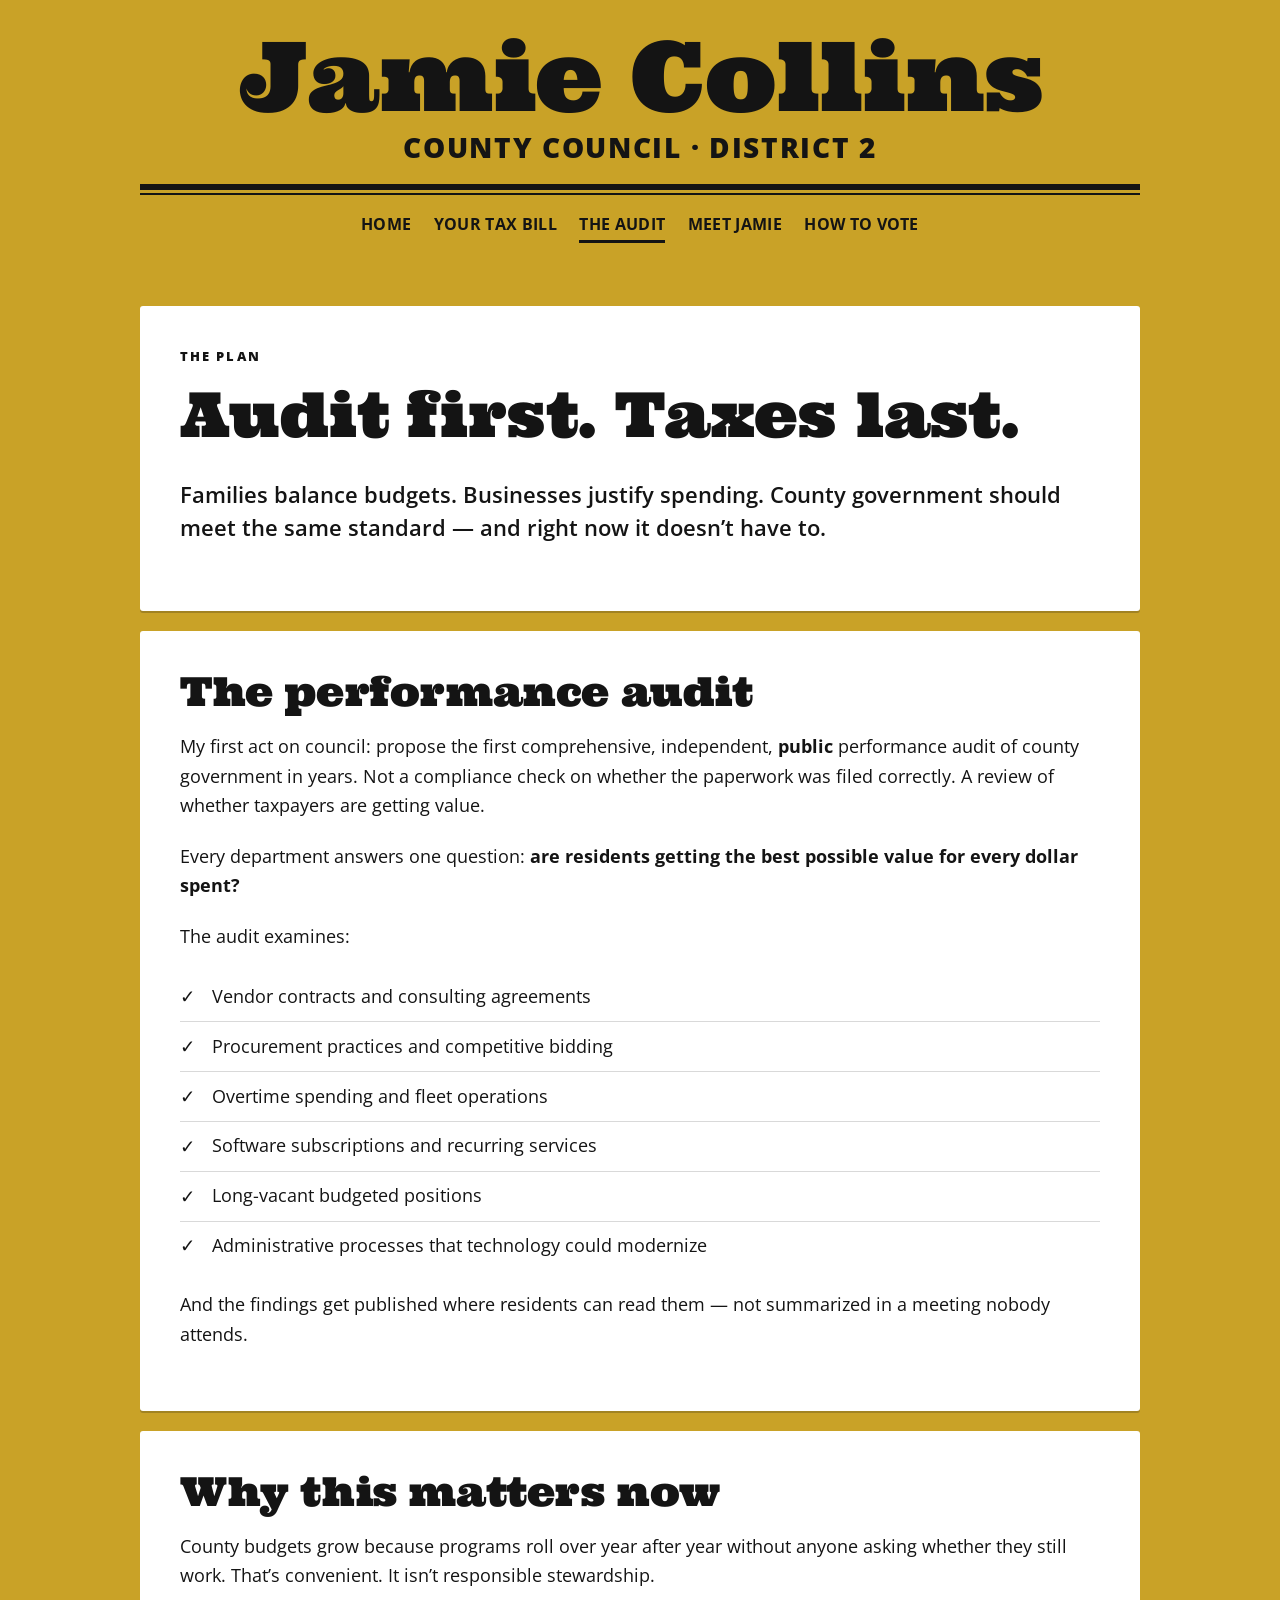
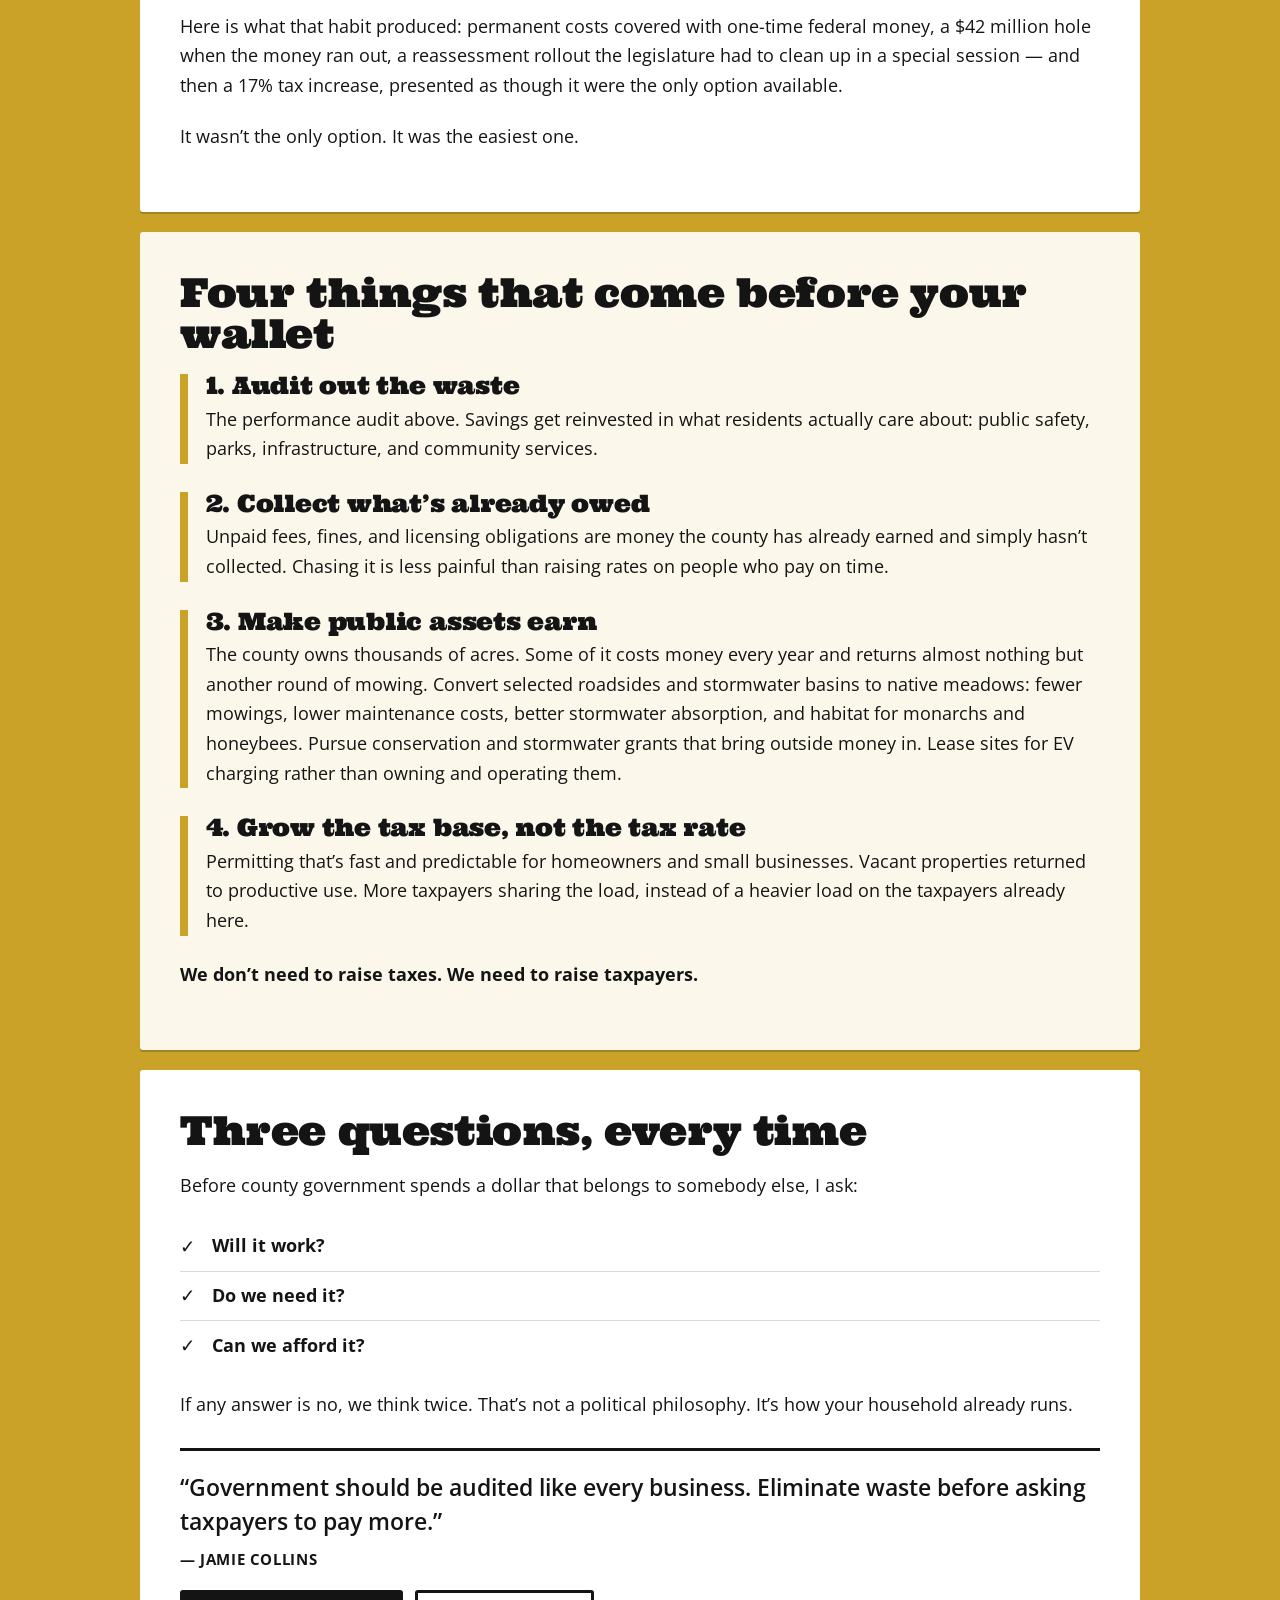
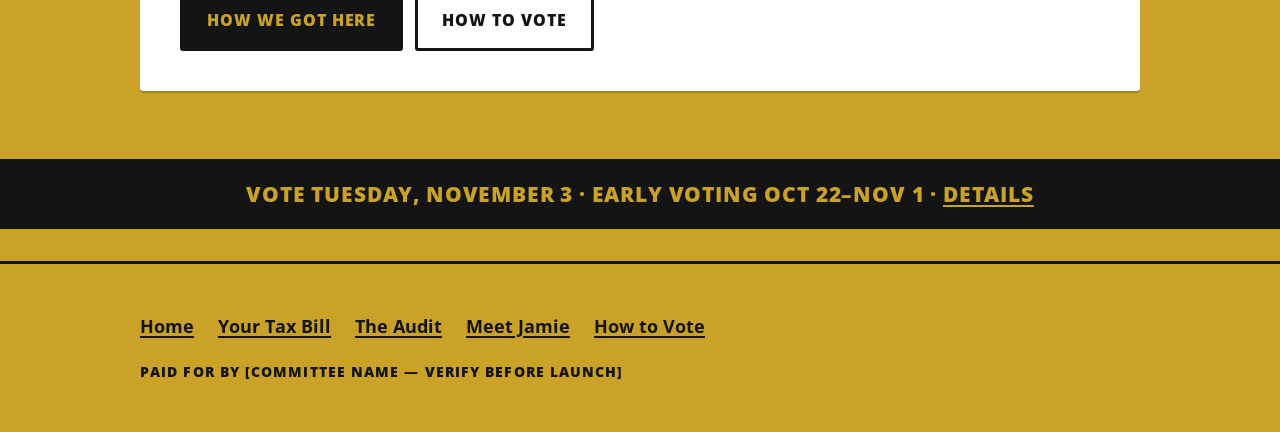
==== audit/index.html @ 19d847de "Add performance audit plan HTML page" ====
<!DOCTYPE html>
<html lang="en">
<head>
<meta charset="utf-8">
<meta name="viewport" content="width=device-width, initial-scale=1">
<title>The Performance Audit Plan | Jamie Collins, County Council District 2</title>
<meta name="description" content="Jamie Collins' plan for New Castle County: a comprehensive, independent, public performance audit of county government — plus four steps that come before any tax increase.">
<link rel="canonical" href="https://collinsforcouncil.com/audit/">

<meta property="og:type" content="article">
<meta property="og:title" content="Audit first. Taxes last.">
<meta property="og:description" content="A full public audit of county government — every department, every contract, every dollar.">
<meta property="og:url" content="https://collinsforcouncil.com/audit/">
<meta property="og:image" content="https://collinsforcouncil.com/images/social-card.jpg">
<meta name="twitter:card" content="summary_large_image">

<link rel="preconnect" href="https://fonts.googleapis.com">
<link rel="preconnect" href="https://fonts.gstatic.com" crossorigin>
<link href="https://fonts.googleapis.com/css2?family=Ultra&family=Open+Sans:wght@400;600;700;800&display=swap" rel="stylesheet">
<link rel="stylesheet" href="/style.css">
</head>
<body>
<a class="skip" href="#main">Skip to content</a>

<header class="masthead">
  <div class="wrap">
    <p class="nameplate"><a href="/">Jamie Collins</a></p>
    <p class="office">County Council &middot; District 2</p>
    <hr class="masthead-rule">
    <hr class="masthead-rule masthead-rule--thin">
    <nav class="nav" aria-label="Main">
      <ul>
        <li><a href="/">Home</a></li>
        <li><a href="/taxbill/">Your Tax Bill</a></li>
        <li><a href="/audit/" aria-current="page">The Audit</a></li>
        <li><a href="/meet-jamie/">Meet Jamie</a></li>
        <li><a href="/vote/">How to Vote</a></li>
      </ul>
    </nav>
  </div>
</header>

<main id="main">
<section class="section">
  <div class="wrap">

    <div class="panel reveal">
      <p class="eyebrow">The plan</p>
      <h1>Audit first. Taxes last.</h1>
      <p class="lede">Families balance budgets. Businesses justify spending. County government should meet the same standard &mdash; and right now it doesn&rsquo;t have to.</p>
    </div>

    <div class="panel">
      <h2>The performance audit</h2>
      <p>My first act on council: propose the first comprehensive, independent, <strong>public</strong> performance audit of county government in years. Not a compliance check on whether the paperwork was filed correctly. A review of whether taxpayers are getting value.</p>
      <p>Every department answers one question: <strong>are residents getting the best possible value for every dollar spent?</strong></p>
      <p>The audit examines:</p>
      <ul class="check">
        <li>Vendor contracts and consulting agreements</li>
        <li>Procurement practices and competitive bidding</li>
        <li>Overtime spending and fleet operations</li>
        <li>Software subscriptions and recurring services</li>
        <li>Long-vacant budgeted positions</li>
        <li>Administrative processes that technology could modernize</li>
      </ul>
      <p style="margin-top:1.25rem">And the findings get published where residents can read them &mdash; not summarized in a meeting nobody attends.</p>
    </div>

    <div class="panel">
      <h2>Why this matters now</h2>
      <p>County budgets grow because programs roll over year after year without anyone asking whether they still work. That&rsquo;s convenient. It isn&rsquo;t responsible stewardship.</p>
      <p>Here is what that habit produced: permanent costs covered with one-time federal money, a $42 million hole when the money ran out, a reassessment rollout the legislature had to clean up in a special session &mdash; and then a 17% tax increase, presented as though it were the only option available.</p>
      <p>It wasn&rsquo;t the only option. It was the easiest one.</p>
    </div>

    <div class="panel panel--cream">
      <h2>Four things that come before your wallet</h2>
      <div class="plank">
        <h3>1. Audit out the waste</h3>
        <p>The performance audit above. Savings get reinvested in what residents actually care about: public safety, parks, infrastructure, and community services.</p>
      </div>
      <div class="plank">
        <h3>2. Collect what&rsquo;s already owed</h3>
        <p>Unpaid fees, fines, and licensing obligations are money the county has already earned and simply hasn&rsquo;t collected. Chasing it is less painful than raising rates on people who pay on time.</p>
      </div>
      <div class="plank">
        <h3>3. Make public assets earn</h3>
        <p>The county owns thousands of acres. Some of it costs money every year and returns almost nothing but another round of mowing. Convert selected roadsides and stormwater basins to native meadows: fewer mowings, lower maintenance costs, better stormwater absorption, and habitat for monarchs and honeybees. Pursue conservation and stormwater grants that bring outside money in. Lease sites for EV charging rather than owning and operating them.</p>
      </div>
      <div class="plank">
        <h3>4. Grow the tax base, not the tax rate</h3>
        <p>Permitting that&rsquo;s fast and predictable for homeowners and small businesses. Vacant properties returned to productive use. More taxpayers sharing the load, instead of a heavier load on the taxpayers already here.</p>
      </div>
      <p style="margin-top:1.5rem"><strong>We don&rsquo;t need to raise taxes. We need to raise taxpayers.</strong></p>
    </div>

    <div class="panel">
      <h2>Three questions, every time</h2>
      <p>Before county government spends a dollar that belongs to somebody else, I ask:</p>
      <ul class="check">
        <li><strong>Will it work?</strong></li>
        <li><strong>Do we need it?</strong></li>
        <li><strong>Can we afford it?</strong></li>
      </ul>
      <p style="margin-top:1.25rem">If any answer is no, we think twice. That&rsquo;s not a political philosophy. It&rsquo;s how your household already runs.</p>
      <blockquote class="quote" style="margin-top:1.75rem">
        &ldquo;Government should be audited like every business. Eliminate waste before asking taxpayers to pay more.&rdquo;
        <cite>&mdash; Jamie Collins</cite>
      </blockquote>
      <div class="btn-row">
        <a class="btn" href="/taxbill/">How we got here</a>
        <a class="btn btn--ghost" href="/vote/">How to vote</a>
      </div>
    </div>

  </div>
</section>
</main>

<div class="votebar">
  <p>Vote Tuesday, November 3 &middot; Early voting Oct 22&ndash;Nov 1 &middot; <a href="/vote/">Details</a></p>
</div>

<footer class="footer">
  <div class="wrap">
    <ul>
      <li><a href="/">Home</a></li>
      <li><a href="/taxbill/">Your Tax Bill</a></li>
      <li><a href="/audit/">The Audit</a></li>
      <li><a href="/meet-jamie/">Meet Jamie</a></li>
      <li><a href="/vote/">How to Vote</a></li>
    </ul>
    <p class="disclaimer">Paid for by [COMMITTEE NAME &mdash; VERIFY BEFORE LAUNCH]</p>
  </div>
</footer>

</body>
</html>
---- style.css ----
/* ==========================================================
   COLLINS FOR COUNTY COUNCIL — DISTRICT 2
   Shared stylesheet. Edit colors/fonts in ONE place: here.
   ========================================================== */

/* ---- 1. BRAND TOKENS (change a color here, it changes everywhere) ---- */
:root{
  --gold:        #C9A227;   /* campaign gold — the flyer background */
  --gold-deep:   #A8871C;   /* darker gold for rules + hovers */
  --ink:         #141414;   /* near-black text, as on the flyer */
  --ink-soft:    #4A4436;   /* muted text */
  --paper:       #FFFFFF;   /* the white panels from the flyer */
  --cream:       #FBF7EA;   /* soft alt panel */
  --rule:        rgba(20,20,20,.16);

  --wrap: 1080px;
  --pad: clamp(1.15rem, 4vw, 2.5rem);
  --radius: 3px;            /* flyer panels are near-square */
}

/* ---- 2. RESET / BASE ---- */
*,*::before,*::after{ box-sizing:border-box; }
html{ -webkit-text-size-adjust:100%; scroll-behavior:smooth; }
@media (prefers-reduced-motion:reduce){
  html{ scroll-behavior:auto; }
  *{ animation:none !important; transition:none !important; }
}
body{
  margin:0;
  background:var(--gold);
  color:var(--ink);
  font-family:"Open Sans", system-ui, -apple-system, Segoe UI, Helvetica, Arial, sans-serif;
  font-size:1.125rem;         /* 18px floor — median reader is 63 */
  line-height:1.65;
  -webkit-font-smoothing:antialiased;
}
img{ max-width:100%; height:auto; display:block; }
a{ color:var(--ink); text-underline-offset:3px; text-decoration-thickness:2px; }
a:focus-visible, button:focus-visible{
  outline:3px solid var(--ink); outline-offset:3px;
}
.skip{
  position:absolute; left:-9999px; top:0; background:var(--ink); color:var(--gold);
  padding:.75rem 1rem; z-index:99;
}
.skip:focus{ left:0; }

/* ---- 3. TYPE SCALE ---- */
h1,h2,h3,.nameplate,.stat-num{
  font-family:"Ultra", Georgia, "Times New Roman", serif;
  font-weight:400; line-height:1.03; letter-spacing:-.01em;
  margin:0 0 .5em;
}
h1{ font-size:clamp(2.1rem, 6.4vw, 3.9rem); }
h2{ font-size:clamp(1.65rem, 4.2vw, 2.5rem); }
h3{ font-size:clamp(1.2rem, 2.6vw, 1.5rem); }
p{ margin:0 0 1.15em; }
.lede{ font-size:clamp(1.2rem,2.4vw,1.4rem); font-weight:600; line-height:1.5; }
.eyebrow{
  font-weight:800; font-size:.82rem; letter-spacing:.16em; text-transform:uppercase;
  margin:0 0 .9rem; color:var(--ink);
}
.small{ font-size:.95rem; line-height:1.55; }

/* ---- 4. LAYOUT ---- */
.wrap{ max-width:var(--wrap); margin-inline:auto; padding-inline:var(--pad); }
.section{ padding-block:clamp(2.5rem,6vw,4.25rem); }
.section--tight{ padding-block:clamp(1.75rem,4vw,2.5rem); }

/* white panel = the flyer's content box */
.panel{
  background:var(--paper);
  border-radius:var(--radius);
  padding:clamp(1.35rem,3.5vw,2.5rem);
  box-shadow:0 2px 0 rgba(20,20,20,.22);
}
.panel + .panel{ margin-top:1.25rem; }
.panel--cream{ background:var(--cream); }

.grid{ display:grid; gap:1.25rem; }
@media (min-width:760px){
  .grid--2{ grid-template-columns:1fr 1fr; }
  .grid--3{ grid-template-columns:repeat(3,1fr); }
}

/* ---- 5. MASTHEAD / NAV ---- */
.masthead{ padding-top:clamp(1.1rem,3vw,2rem); text-align:center; }
.nameplate{
  font-size:clamp(2.6rem, 10.5vw, 6rem);
  line-height:.92; margin:0;
}
.nameplate a{ text-decoration:none; color:var(--ink); }
.office{
  font-weight:800; letter-spacing:.06em; text-transform:uppercase;
  font-size:clamp(1rem, 3.4vw, 1.75rem); margin:.25rem 0 0;
}
.masthead-rule{
  height:6px; background:var(--ink); margin:.85rem 0 0; border:0;
}
.masthead-rule--thin{ height:2px; margin-top:3px; }

.nav{ margin:0; padding:.85rem 0 0; }
.nav ul{
  list-style:none; margin:0; padding:0;
  display:flex; flex-wrap:wrap; justify-content:center; gap:.35rem 1.4rem;
}
.nav a{
  font-weight:700; font-size:1rem; letter-spacing:.02em;
  text-transform:uppercase; text-decoration:none; padding:.35rem 0;
  border-bottom:3px solid transparent;
}
.nav a:hover{ border-bottom-color:var(--ink); }
.nav a[aria-current="page"]{ border-bottom-color:var(--ink); }

/* ---- 6. BUTTONS ---- */
.btn{
  display:inline-block; background:var(--ink); color:var(--gold);
  font-weight:800; text-transform:uppercase; letter-spacing:.06em;
  font-size:1rem; padding:.9rem 1.5rem; border-radius:var(--radius);
  text-decoration:none; border:3px solid var(--ink);
}
.btn:hover{ background:transparent; color:var(--ink); }
.btn--ghost{ background:transparent; color:var(--ink); }
.btn--ghost:hover{ background:var(--ink); color:var(--gold); }
.btn-row{ display:flex; flex-wrap:wrap; gap:.75rem; margin-top:1.25rem; }

/* ---- 7. SIGNATURE ELEMENT: THE LEDGER ----
   The campaign is "watch the books," so the numbers are set
   like entries in an account book: ruled lines, tabular figures. */
.ledger{
  background:var(--paper); border-radius:var(--radius);
  box-shadow:0 2px 0 rgba(20,20,20,.22);
  padding:clamp(1.1rem,3vw,1.75rem);
}
.ledger-head{
  display:flex; justify-content:space-between; align-items:baseline;
  gap:1rem; border-bottom:3px solid var(--ink); padding-bottom:.6rem; margin-bottom:.25rem;
}
.ledger-head span{ font-weight:800; text-transform:uppercase; letter-spacing:.12em; font-size:.78rem; }
.ledger-row{
  display:grid; grid-template-columns:auto 1fr; gap:.5rem 1.25rem;
  align-items:baseline; padding:.85rem 0; border-bottom:1px solid var(--rule);
}
.ledger-row:last-child{ border-bottom:0; }
.ledger-num{
  font-family:"Ultra", Georgia, serif; font-size:clamp(1.7rem,5.5vw,2.6rem);
  line-height:1; font-variant-numeric:tabular-nums; white-space:nowrap;
}
.ledger-note{ font-size:1.02rem; line-height:1.45; }
.ledger-note strong{ font-weight:800; }
.ledger-foot{
  margin:1rem 0 0; padding-top:.85rem; border-top:3px solid var(--ink);
  font-weight:800; font-size:1.05rem;
}

/* stat card (used in grids) */
.stat{ text-align:left; }
.stat-num{ font-size:clamp(2.4rem,7vw,3.4rem); margin:0 0 .2rem; font-variant-numeric:tabular-nums; }
.stat-label{ font-weight:600; font-size:1rem; line-height:1.45; margin:0; }

/* ---- 8. PLANK LIST ---- */
.plank{ border-left:8px solid var(--gold); padding-left:1.1rem; }
.plank + .plank{ margin-top:1.75rem; }
.plank h3{ margin-bottom:.35rem; }
.check{ list-style:none; margin:0; padding:0; }
.check li{ padding:.6rem 0 .6rem 2rem; position:relative; border-bottom:1px solid var(--rule); }
.check li:last-child{ border-bottom:0; }
.check li::before{
  content:"✓"; position:absolute; left:0; top:.55rem;
  font-weight:800; font-size:1.15rem; color:var(--ink);
}

/* ---- 9. PULL QUOTE ---- */
.quote{
  margin:0; padding:1.25rem 0 0; border-top:3px solid var(--ink);
  font-size:clamp(1.15rem,2.6vw,1.45rem); font-weight:600; line-height:1.45;
}
.quote cite{ display:block; font-size:.95rem; font-weight:700; font-style:normal; margin-top:.6rem; letter-spacing:.04em; text-transform:uppercase; }

/* ---- 10. VOTE BAR ---- */
.votebar{
  background:var(--ink); color:var(--gold); text-align:center;
  padding:1.1rem var(--pad);
}
.votebar p{ margin:0; font-weight:800; letter-spacing:.04em; font-size:clamp(1rem,2.6vw,1.3rem); text-transform:uppercase; }
.votebar a{ color:var(--gold); }

/* ---- 11. FORM (Google Form embed fallback) ---- */
.formbox iframe{ width:100%; border:0; min-height:820px; }

/* ---- 12. FOOTER ---- */
.footer{ padding-block:clamp(2rem,5vw,3rem); border-top:3px solid var(--ink); margin-top:2rem; }
.footer ul{ list-style:none; margin:0 0 1.25rem; padding:0; display:flex; flex-wrap:wrap; gap:.5rem 1.5rem; }
.footer a{ font-weight:700; }
.disclaimer{
  font-weight:800; text-transform:uppercase; letter-spacing:.08em;
  font-size:.85rem; margin:0;
}

/* ---- 13. QUIET ENTRANCE (respects reduced motion) ---- */
@media (prefers-reduced-motion:no-preference){
  .reveal{ opacity:0; transform:translateY(14px); animation:rise .5s ease-out forwards; }
  .reveal:nth-child(2){ animation-delay:.08s; }
  .reveal:nth-child(3){ animation-delay:.16s; }
  @keyframes rise{ to{ opacity:1; transform:none; } }
}
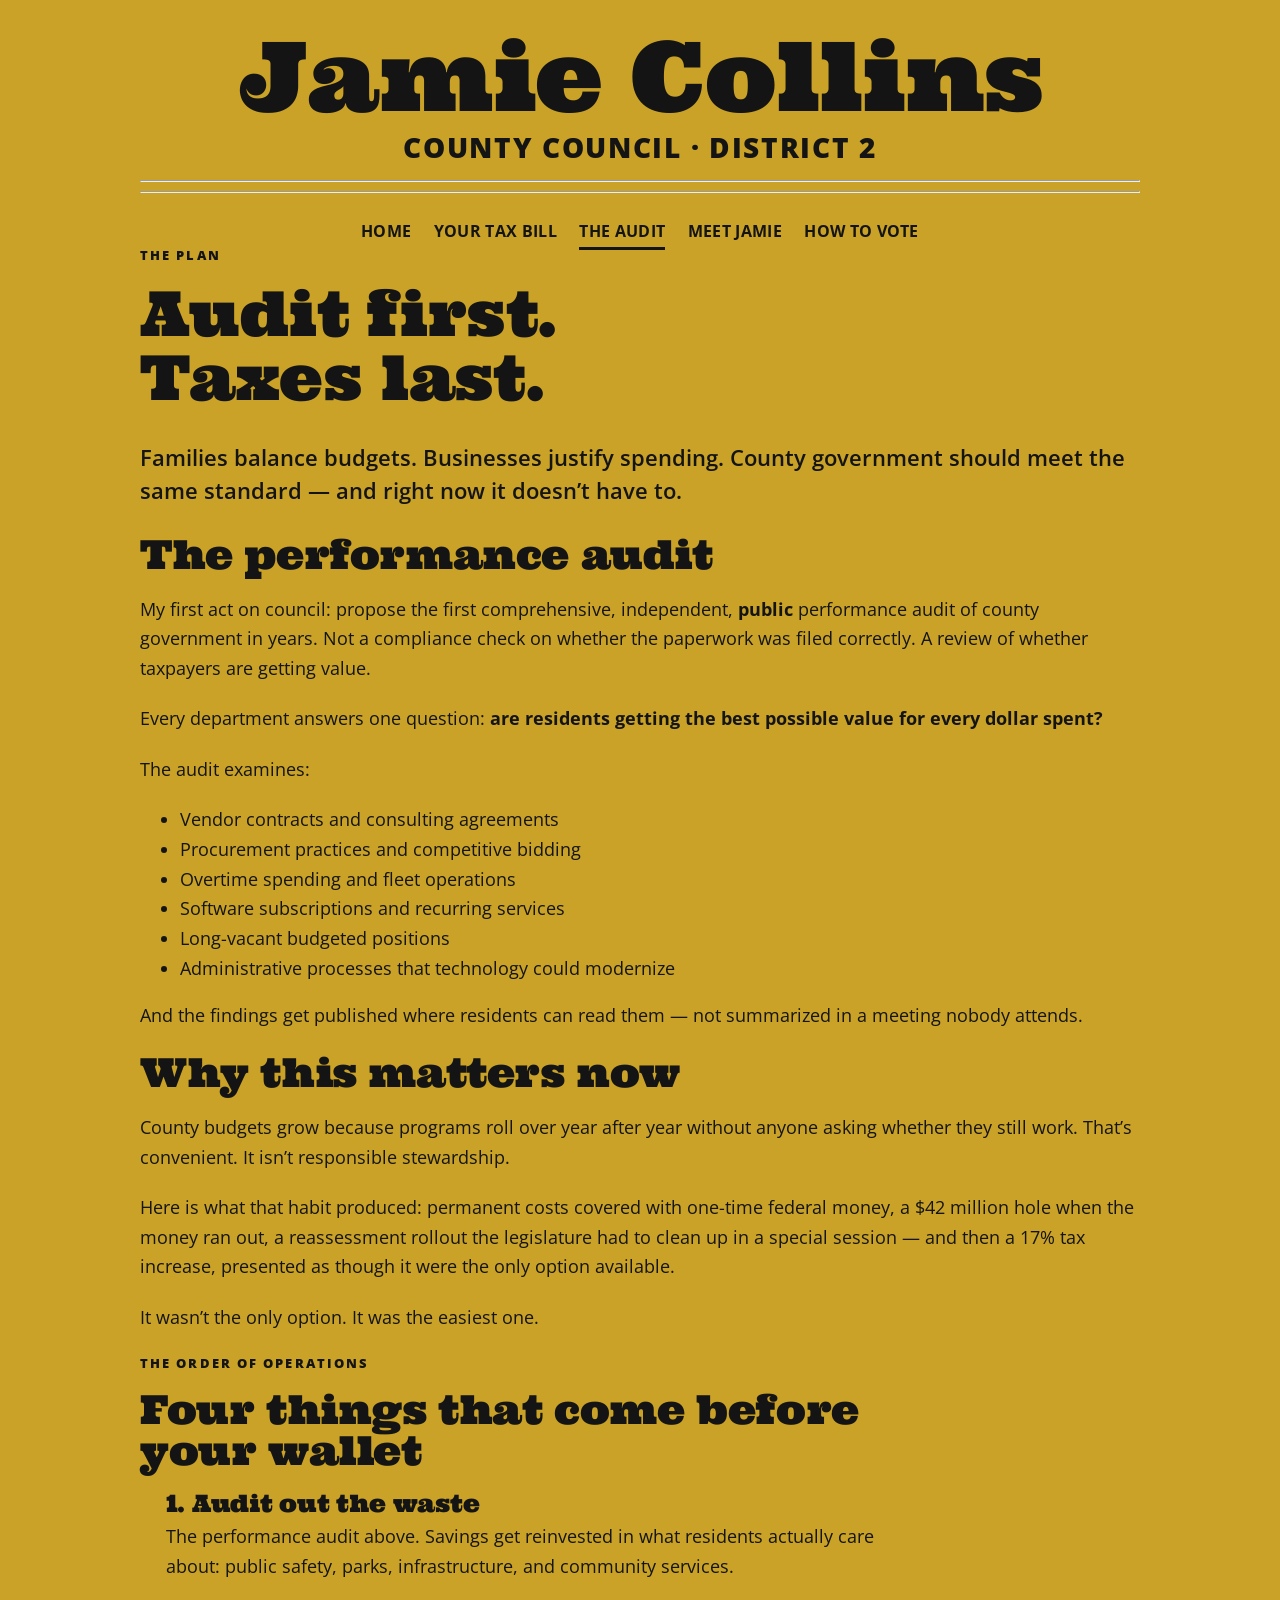
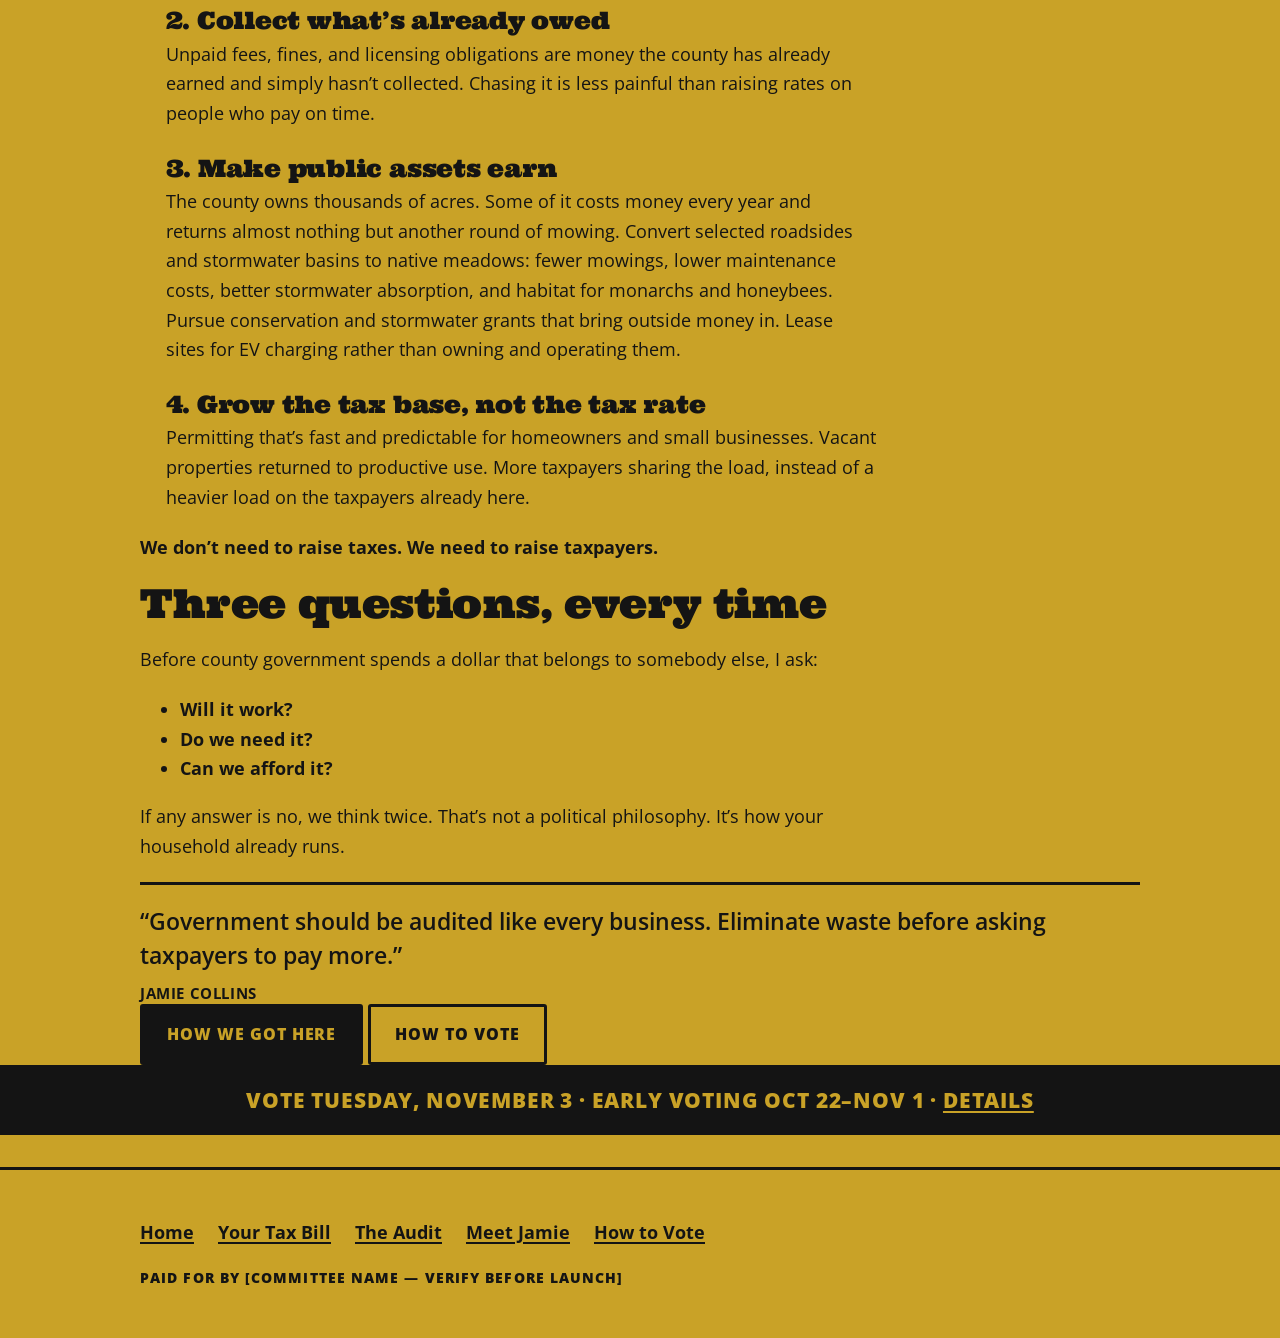
==== commit 9c37b7b5: "Update audit page with new content and styles" ====
--- a/audit/index.html
+++ b/audit/index.html
@@ -11,23 +11,24 @@
 <meta property="og:title" content="Audit first. Taxes last.">
 <meta property="og:description" content="A full public audit of county government — every department, every contract, every dollar.">
 <meta property="og:url" content="https://collinsforcouncil.com/audit/">
-<meta property="og:image" content="https://collinsforcouncil.com/images/social-card.jpg">
+<meta property="og:image" content="https://collinsforcouncil.com/images/jamie.jpg">
 <meta name="twitter:card" content="summary_large_image">
+<meta name="theme-color" content="#C9A227">
 
 <link rel="preconnect" href="https://fonts.googleapis.com">
 <link rel="preconnect" href="https://fonts.gstatic.com" crossorigin>
-<link href="https://fonts.googleapis.com/css2?family=Ultra&family=Open+Sans:wght@400;600;700;800&display=swap" rel="stylesheet">
+<link href="https://fonts.googleapis.com/css2?family=Ultra&family=Zilla+Slab:wght@500;600;700&family=Open+Sans:wght@400;600;700&display=swap" rel="stylesheet">
 <link rel="stylesheet" href="/style.css">
 </head>
 <body>
+<div class="progress" aria-hidden="true"></div>
 <a class="skip" href="#main">Skip to content</a>
 
 <header class="masthead">
   <div class="wrap">
     <p class="nameplate"><a href="/">Jamie Collins</a></p>
     <p class="office">County Council &middot; District 2</p>
-    <hr class="masthead-rule">
-    <hr class="masthead-rule masthead-rule--thin">
+    <div class="rules"><hr><hr></div>
     <nav class="nav" aria-label="Main">
       <ul>
         <li><a href="/">Home</a></li>
@@ -41,21 +42,26 @@
 </header>
 
 <main id="main">
-<section class="section">
+
+<section class="band">
   <div class="wrap">
-
-    <div class="panel reveal">
+    <div class="open rise">
       <p class="eyebrow">The plan</p>
-      <h1>Audit first. Taxes last.</h1>
+      <h1>Audit first.<br>Taxes last.</h1>
       <p class="lede">Families balance budgets. Businesses justify spending. County government should meet the same standard &mdash; and right now it doesn&rsquo;t have to.</p>
     </div>
+  </div>
+</section>
 
-    <div class="panel">
+<section class="band band--tight">
+  <div class="wrap">
+    <article class="sheet article">
+
       <h2>The performance audit</h2>
       <p>My first act on council: propose the first comprehensive, independent, <strong>public</strong> performance audit of county government in years. Not a compliance check on whether the paperwork was filed correctly. A review of whether taxpayers are getting value.</p>
       <p>Every department answers one question: <strong>are residents getting the best possible value for every dollar spent?</strong></p>
       <p>The audit examines:</p>
-      <ul class="check">
+      <ul class="marks">
         <li>Vendor contracts and consulting agreements</li>
         <li>Procurement practices and competitive bidding</li>
         <li>Overtime spending and fleet operations</li>
@@ -63,58 +69,79 @@
         <li>Long-vacant budgeted positions</li>
         <li>Administrative processes that technology could modernize</li>
       </ul>
-      <p style="margin-top:1.25rem">And the findings get published where residents can read them &mdash; not summarized in a meeting nobody attends.</p>
-    </div>
+      <p>And the findings get published where residents can read them &mdash; not summarized in a meeting nobody attends.</p>
 
-    <div class="panel">
       <h2>Why this matters now</h2>
       <p>County budgets grow because programs roll over year after year without anyone asking whether they still work. That&rsquo;s convenient. It isn&rsquo;t responsible stewardship.</p>
       <p>Here is what that habit produced: permanent costs covered with one-time federal money, a $42 million hole when the money ran out, a reassessment rollout the legislature had to clean up in a special session &mdash; and then a 17% tax increase, presented as though it were the only option available.</p>
       <p>It wasn&rsquo;t the only option. It was the easiest one.</p>
-    </div>
 
-    <div class="panel panel--cream">
-      <h2>Four things that come before your wallet</h2>
+    </article>
+  </div>
+</section>
+
+<!-- The four steps get their own surface — this is the argument's spine -->
+<section class="band band--tight band--defer">
+  <div class="wrap">
+    <div class="card card--alt" style="max-width:46rem">
+      <p class="eyebrow">The order of operations</p>
+      <h2 style="margin-top:0">Four things that come before your wallet</h2>
+
       <div class="plank">
         <h3>1. Audit out the waste</h3>
         <p>The performance audit above. Savings get reinvested in what residents actually care about: public safety, parks, infrastructure, and community services.</p>
       </div>
+
       <div class="plank">
         <h3>2. Collect what&rsquo;s already owed</h3>
         <p>Unpaid fees, fines, and licensing obligations are money the county has already earned and simply hasn&rsquo;t collected. Chasing it is less painful than raising rates on people who pay on time.</p>
       </div>
+
       <div class="plank">
         <h3>3. Make public assets earn</h3>
         <p>The county owns thousands of acres. Some of it costs money every year and returns almost nothing but another round of mowing. Convert selected roadsides and stormwater basins to native meadows: fewer mowings, lower maintenance costs, better stormwater absorption, and habitat for monarchs and honeybees. Pursue conservation and stormwater grants that bring outside money in. Lease sites for EV charging rather than owning and operating them.</p>
       </div>
+
       <div class="plank">
         <h3>4. Grow the tax base, not the tax rate</h3>
         <p>Permitting that&rsquo;s fast and predictable for homeowners and small businesses. Vacant properties returned to productive use. More taxpayers sharing the load, instead of a heavier load on the taxpayers already here.</p>
       </div>
-      <p style="margin-top:1.5rem"><strong>We don&rsquo;t need to raise taxes. We need to raise taxpayers.</strong></p>
+
+      <p style="margin-top:var(--sp-m)"><strong>We don&rsquo;t need to raise taxes. We need to raise taxpayers.</strong></p>
     </div>
+  </div>
+</section>
 
-    <div class="panel">
-      <h2>Three questions, every time</h2>
+<section class="band band--tight band--defer">
+  <div class="wrap">
+    <div class="sheet" style="max-width:46rem">
+      <h2 style="margin-top:0">Three questions, every time</h2>
       <p>Before county government spends a dollar that belongs to somebody else, I ask:</p>
-      <ul class="check">
+      <ul class="marks">
         <li><strong>Will it work?</strong></li>
         <li><strong>Do we need it?</strong></li>
         <li><strong>Can we afford it?</strong></li>
       </ul>
-      <p style="margin-top:1.25rem">If any answer is no, we think twice. That&rsquo;s not a political philosophy. It&rsquo;s how your household already runs.</p>
-      <blockquote class="quote" style="margin-top:1.75rem">
+      <p>If any answer is no, we think twice. That&rsquo;s not a political philosophy. It&rsquo;s how your household already runs.</p>
+    </div>
+  </div>
+</section>
+
+<section class="band band--defer">
+  <div class="wrap">
+    <div class="open">
+      <blockquote class="quote">
         &ldquo;Government should be audited like every business. Eliminate waste before asking taxpayers to pay more.&rdquo;
-        <cite>&mdash; Jamie Collins</cite>
+        <cite>Jamie Collins</cite>
       </blockquote>
-      <div class="btn-row">
+      <div class="btns">
         <a class="btn" href="/taxbill/">How we got here</a>
         <a class="btn btn--ghost" href="/vote/">How to vote</a>
       </div>
     </div>
-
   </div>
 </section>
+
 </main>
 
 <div class="votebar">
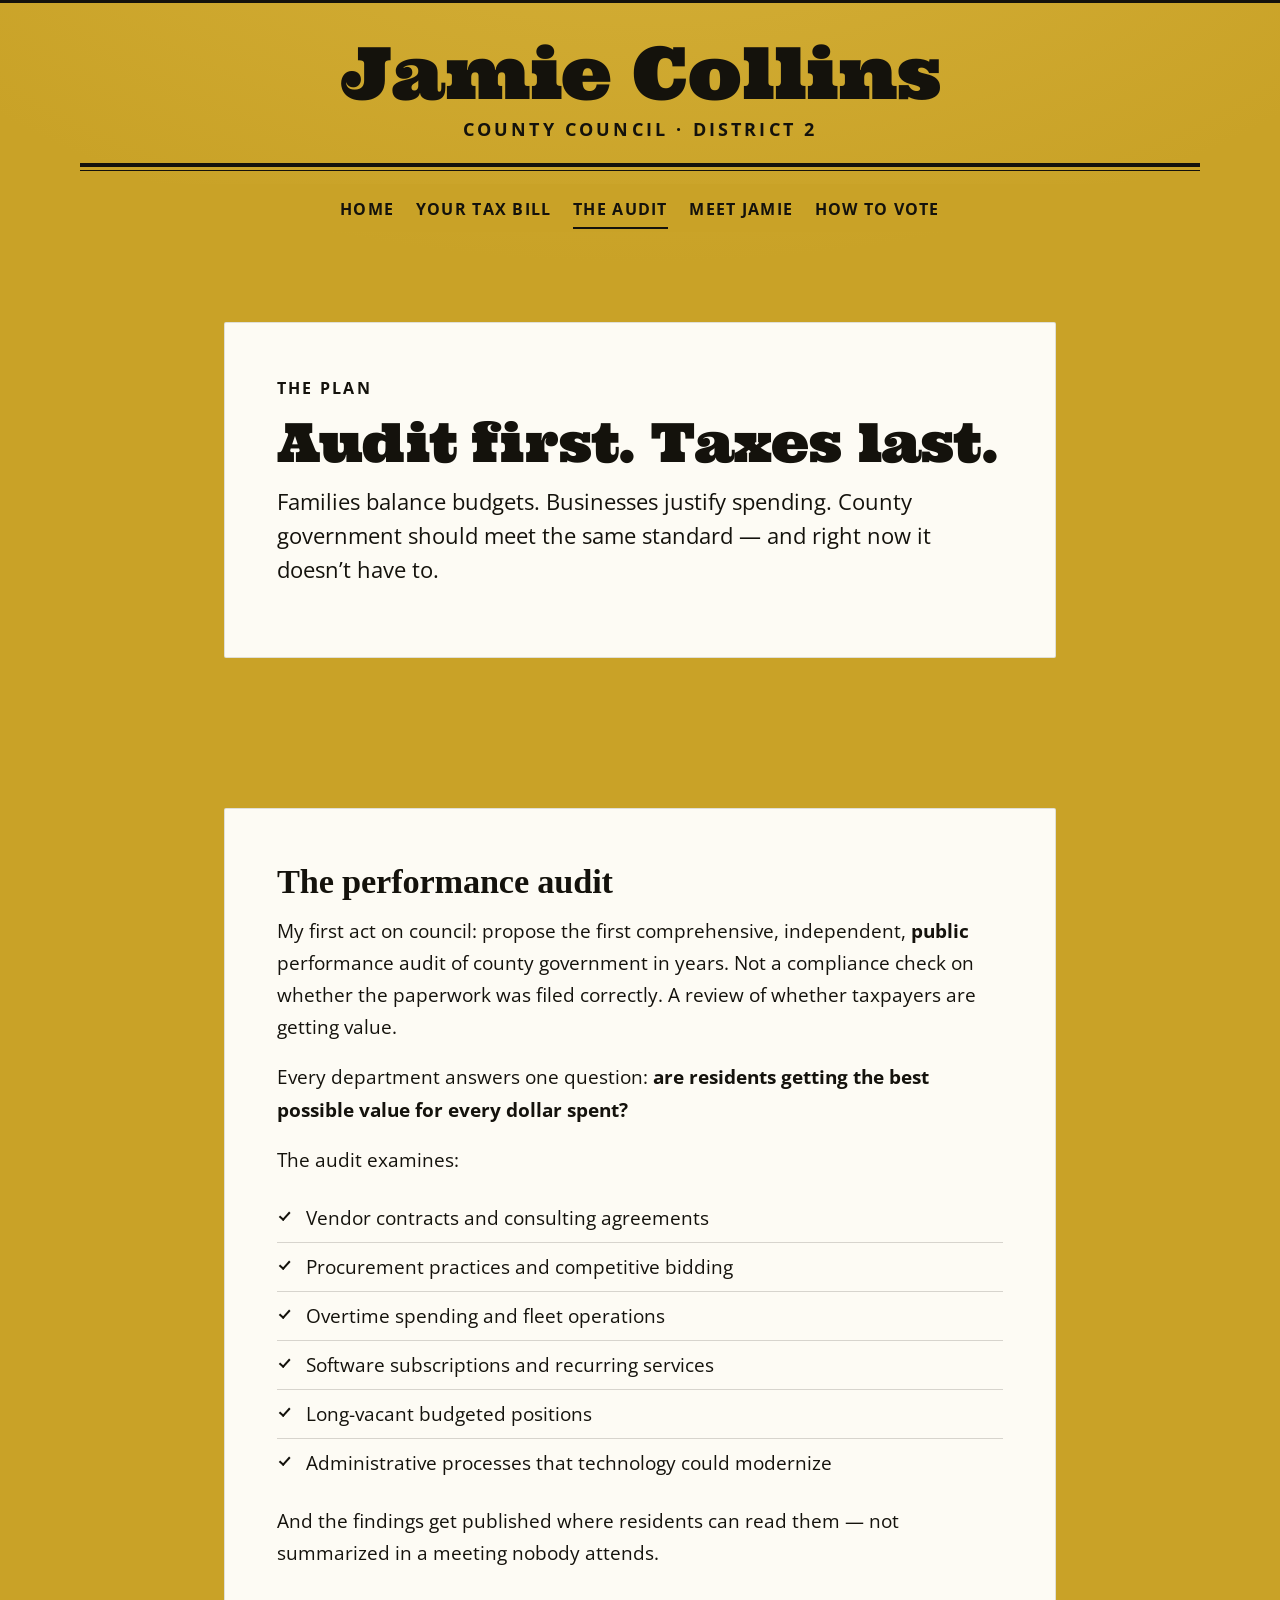
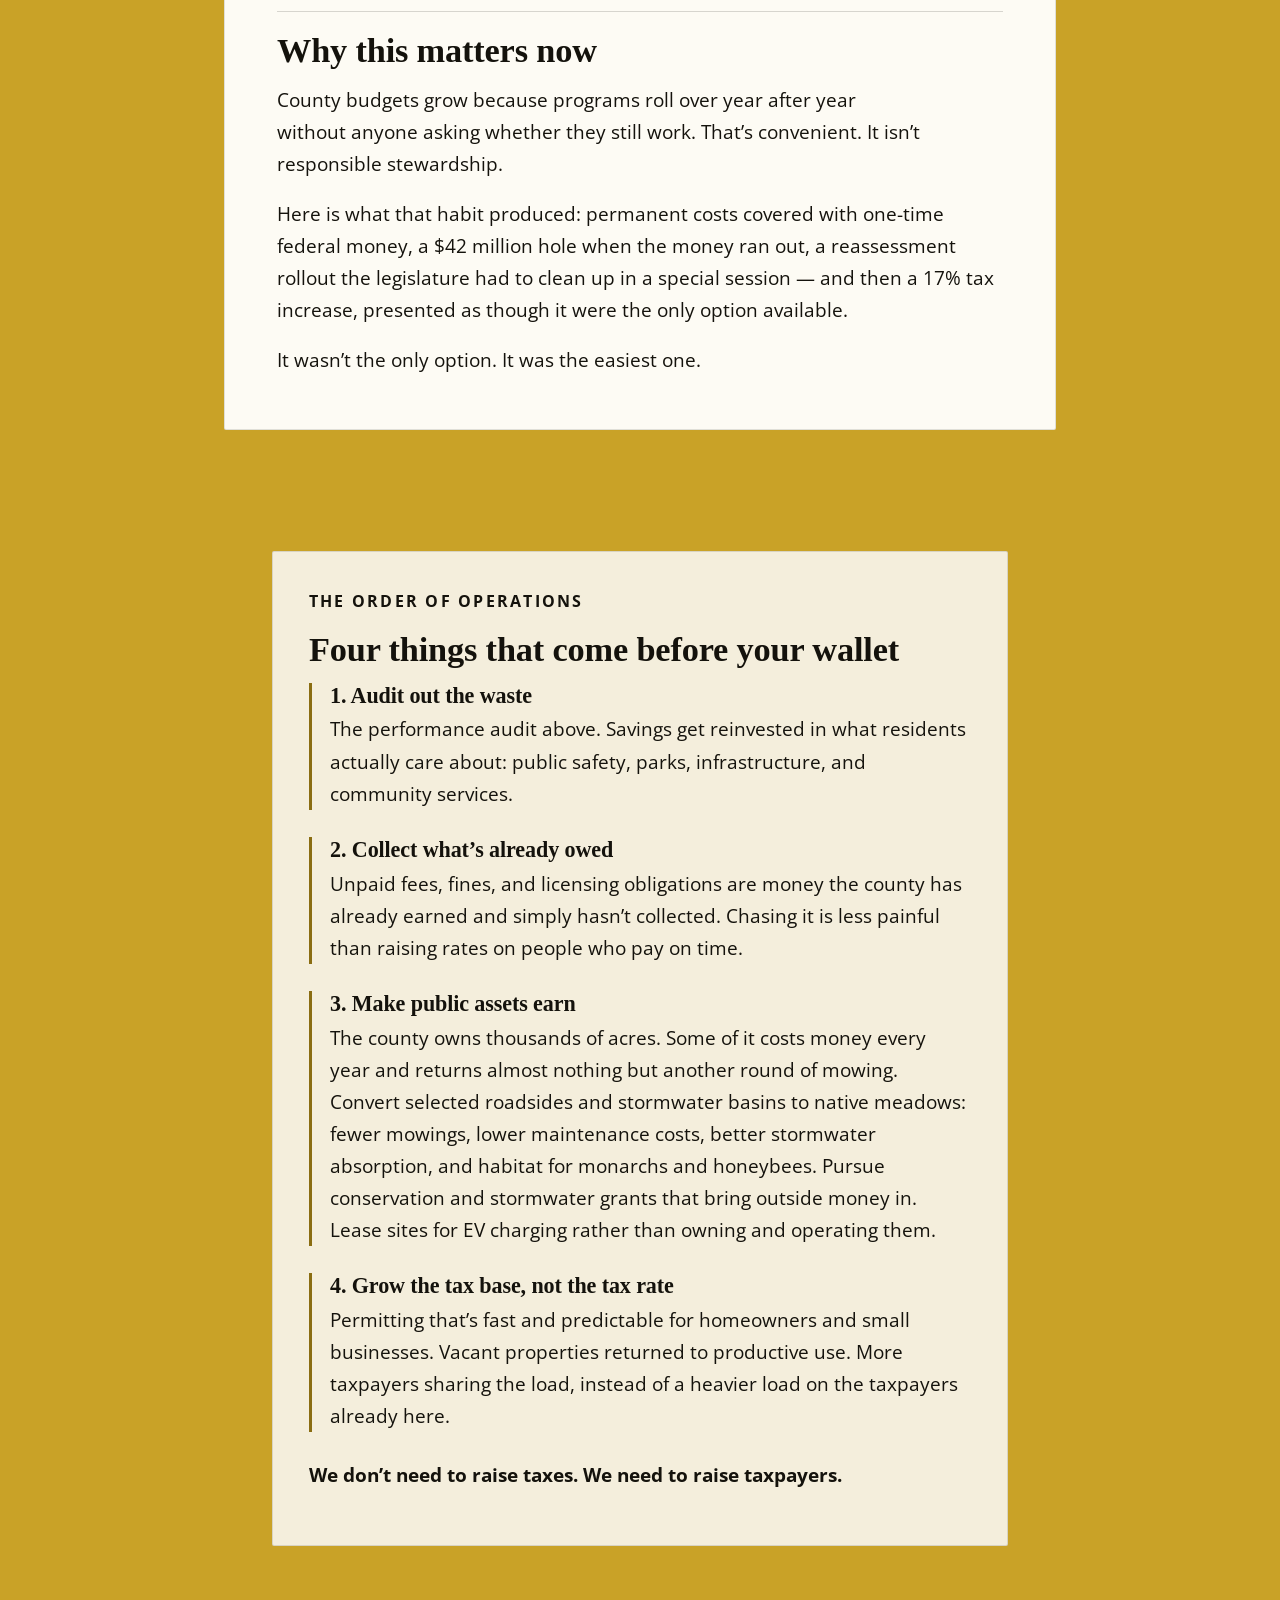
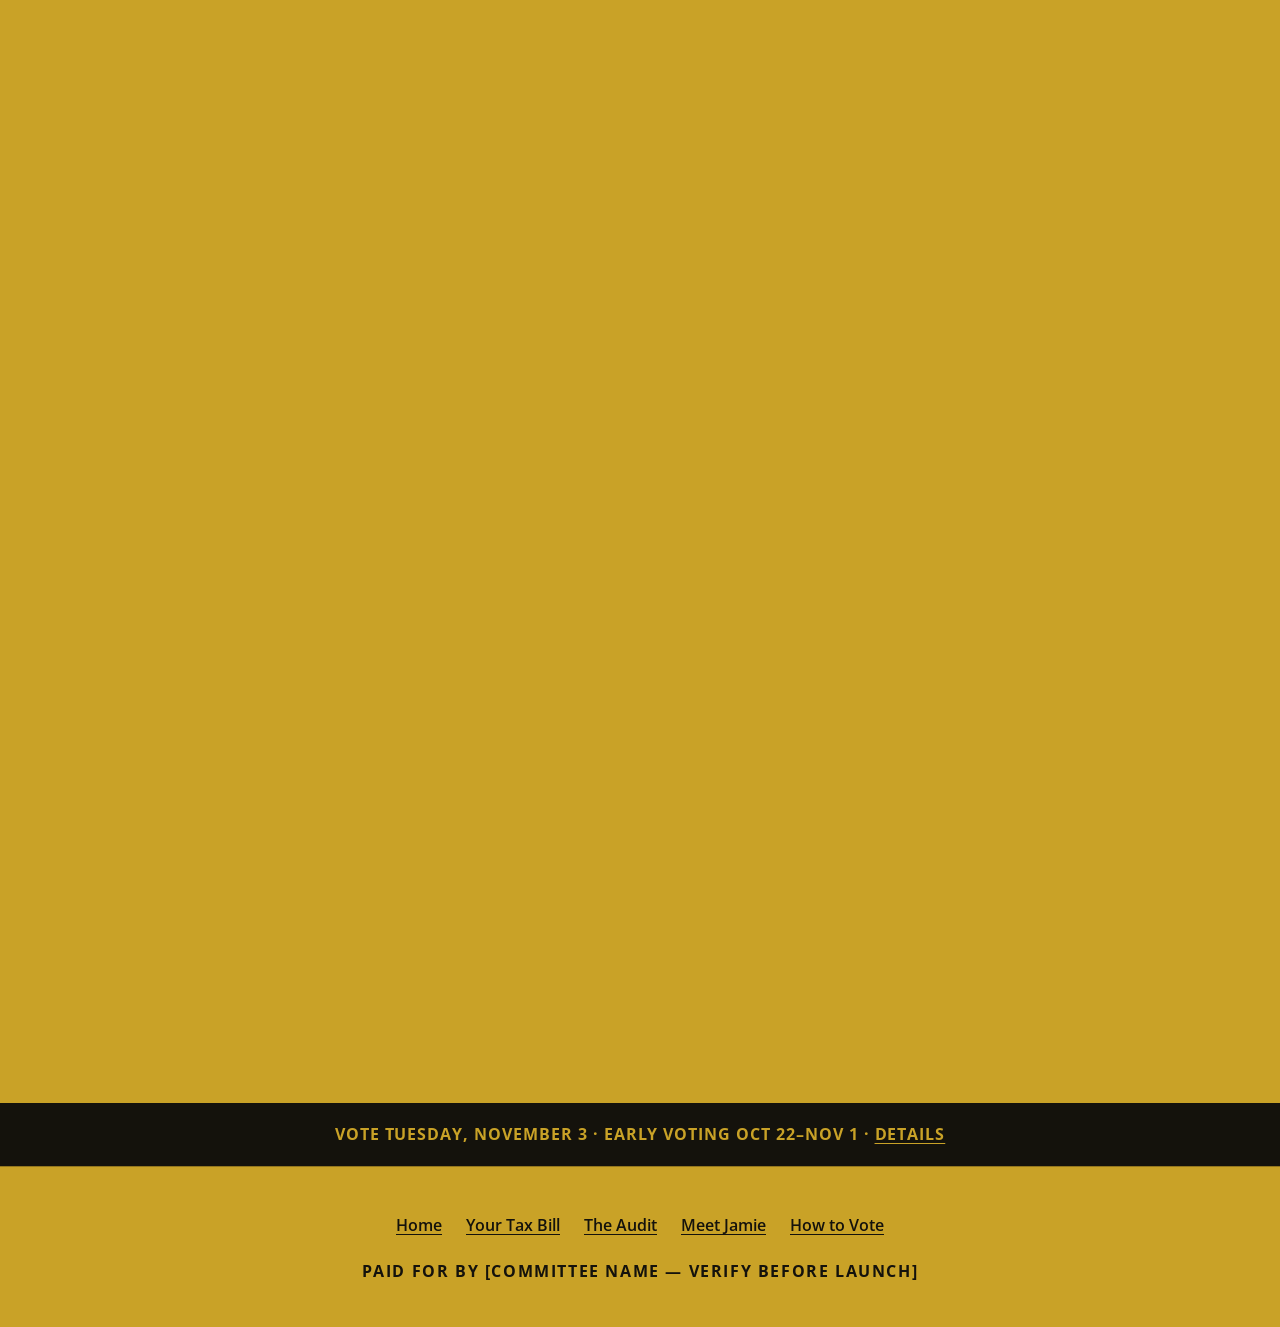
==== commit 9fed86ad: "Fix HTML formatting in index.html" ====
--- a/audit/index.html
+++ b/audit/index.html
@@ -47,7 +47,7 @@
   <div class="wrap">
     <div class="open rise">
       <p class="eyebrow">The plan</p>
-      <h1>Audit first.<br>Taxes last.</h1>
+      <h1>Audit first. Taxes last.</h1>
       <p class="lede">Families balance budgets. Businesses justify spending. County government should meet the same standard &mdash; and right now it doesn&rsquo;t have to.</p>
     </div>
   </div>
--- a/style.css
+++ b/style.css
@@ -1,206 +1,525 @@
 /* ==========================================================
    COLLINS FOR COUNTY COUNCIL — DISTRICT 2
-   Shared stylesheet. Edit colors/fonts in ONE place: here.
+   Shared stylesheet · v7
+   ⚠ REPLACE THE ENTIRE style.css FILE WITH THIS.
+   Verify after deploy: collinsforcouncil.com/style.css must
+   begin with "v7". If it doesn't, it isn't live yet.
+
+   WHAT v6 DOES (on top of v5):
+   · One centered column — every surface aligns to the same axis
+   · Masthead signature: rules draw themselves, nameplate gets a
+     one-time sheen, faint light wash at the top of the page
+   · Reading text NEVER sits on the gold; no faded ink on gold
+   · Motion smoothed: shorter travel, no overshoot, gentler ranges
    ========================================================== */
 
-/* ---- 1. BRAND TOKENS (change a color here, it changes everywhere) ---- */
+/* ---------- 1. TOKENS ---------- */
 :root{
-  --gold:        #C9A227;   /* campaign gold — the flyer background */
-  --gold-deep:   #A8871C;   /* darker gold for rules + hovers */
-  --ink:         #141414;   /* near-black text, as on the flyer */
-  --ink-soft:    #4A4436;   /* muted text */
-  --paper:       #FFFFFF;   /* the white panels from the flyer */
-  --cream:       #FBF7EA;   /* soft alt panel */
-  --rule:        rgba(20,20,20,.16);
-
-  --wrap: 1080px;
-  --pad: clamp(1.15rem, 4vw, 2.5rem);
-  --radius: 3px;            /* flyer panels are near-square */
-}
-
-/* ---- 2. RESET / BASE ---- */
+  --gold:      #C9A227;
+  --gold-hi:   #D6B13A;   /* the light: top-of-page wash only */
+  --gold-deep: #8A6D12;
+  --ink:       #14120C;
+  --ink-2:     #5A5342;   /* paper surfaces only — never on gold */
+  --paper:     #FDFBF4;
+  --paper-2:   #F4EEDC;
+  --hair:      rgba(20,18,12,.16);
+
+  /* Fluid type scale (1.24 ratio, 360px → 1200px) */
+  --step--1: clamp(.94rem, .92rem + .10vw, 1.00rem);
+  --step-0:  clamp(1.06rem, 1.02rem + .20vw, 1.19rem);
+  --step-1:  clamp(1.20rem, 1.14rem + .30vw, 1.42rem);
+  --step-2:  clamp(1.42rem, 1.31rem + .52vw, 1.76rem);
+  --step-3:  clamp(1.66rem, 1.49rem + .82vw, 2.18rem);
+  --step-4:  clamp(1.95rem, 1.70rem + 1.24vw, 2.70rem);
+  --step-5:  clamp(2.30rem, 1.92rem + 1.88vw, 3.35rem);
+  --step-6:  clamp(2.70rem, 2.10rem + 2.95vw, 4.40rem);
+
+  /* Fluid spacing */
+  --sp-2xs: clamp(.5rem, .48rem + .10vw, .62rem);
+  --sp-xs:  clamp(.75rem, .72rem + .16vw, .94rem);
+  --sp-s:   clamp(1rem, .96rem + .21vw, 1.25rem);
+  --sp-m:   clamp(1.5rem, 1.43rem + .32vw, 1.88rem);
+  --sp-l:   clamp(2.25rem, 2.1rem + .6vw, 3rem);
+  --sp-xl:  clamp(3.25rem, 3rem + 1vw, 4.25rem);
+  --sp-2xl: clamp(4.5rem, 4rem + 2vw, 6.5rem);
+
+  --measure: 66ch;
+  --wide:    46rem;
+  --page:    70rem;
+
+  /* Smoothed spring — eases out with no overshoot */
+  --spring: linear(0, .28 12%, .57 24%, .8 38%, .94 55%, 1 100%);
+  --ease:   cubic-bezier(.25, .9, .35, 1);
+}
+
+/* ---------- 2. BASE ---------- */
 *,*::before,*::after{ box-sizing:border-box; }
-html{ -webkit-text-size-adjust:100%; scroll-behavior:smooth; }
+
+html{
+  -webkit-text-size-adjust:100%;
+  scroll-behavior:smooth;
+  hanging-punctuation:first last;
+}
+
+body{
+  margin:0;
+  background-color:var(--gold);
+  /* A faint light falling on the top of the page. That's the whole trick. */
+  background-image:radial-gradient(110% 46rem at 50% -12rem, var(--gold-hi), rgba(214,177,58,0) 62%);
+  background-repeat:no-repeat;
+  color:var(--ink);
+  font-family:"Open Sans", system-ui, -apple-system, "Segoe UI", Helvetica, Arial, sans-serif;
+  font-size:var(--step-0);
+  line-height:1.7;
+  font-synthesis-weight:none;
+  -webkit-font-smoothing:antialiased;
+  text-rendering:optimizeLegibility;
+}
+
+img{ max-width:100%; height:auto; display:block; }
+
+::selection{ background:var(--ink); color:var(--gold); }
+
+/* ---------- 3. TYPOGRAPHY ---------- */
+h1,h2,h3,h4{ text-wrap:balance; margin:0 0 var(--sp-xs); }
+
+.nameplate, h1, .fig{
+  font-family:"Ultra", Georgia, "Times New Roman", serif;
+  font-weight:400;
+  letter-spacing:-.015em;
+  line-height:1.02;
+}
+h1{ font-size:var(--step-5); }
+
+h2,h3,h4{
+  font-family:"Zilla Slab", Georgia, serif;
+  font-weight:600;
+  line-height:1.18;
+  letter-spacing:-.005em;
+}
+h2{ font-size:var(--step-3); margin-top:var(--sp-l); }
+h3{ font-size:var(--step-1); margin-top:var(--sp-m); font-weight:700; }
+
+.sheet > :first-child, .card > :first-child, .open > :first-child{ margin-top:0; }
+
+p{ margin:0 0 var(--sp-s); max-width:var(--measure); text-wrap:pretty; }
+
+.lede{ font-size:var(--step-1); line-height:1.55; font-weight:400; }
+
+.eyebrow{
+  font-family:"Open Sans", sans-serif;
+  font-size:var(--step--1);
+  font-weight:700;
+  letter-spacing:.14em;
+  text-transform:uppercase;
+  color:var(--ink);
+  margin:0 0 var(--sp-xs);
+}
+
+.small{ font-size:var(--step--1); line-height:1.6; color:var(--ink-2); }
+
+a{
+  color:inherit;
+  text-decoration-thickness:1px;
+  text-underline-offset:.2em;
+  text-decoration-skip-ink:auto;
+  transition:text-decoration-color .15s var(--ease);
+}
+a:hover{ text-decoration-thickness:2px; }
+
+:focus-visible{ outline:3px solid var(--ink); outline-offset:3px; border-radius:2px; }
+
+.skip{
+  position:absolute; left:-9999px; top:0;
+  background:var(--ink); color:var(--gold); padding:var(--sp-xs) var(--sp-s); z-index:99;
+}
+.skip:focus{ left:0; }
+
+/* ---------- 4. LAYOUT & SURFACES ----------
+   One column, one axis. Every surface centers itself. */
+.wrap{ width:min(100% - 2.5rem, var(--page)); margin-inline:auto; }
+.col{ max-width:var(--wide); margin-inline:auto; }
+
+.band{ padding-block:var(--sp-xl); }
+.band--tight{ padding-block:var(--sp-l); }
+.band--defer{ content-visibility:auto; contain-intrinsic-size:auto 600px; }
+
+.band--hero{
+  min-height:min(42svh, 28rem);
+  display:grid;
+  align-content:center;
+  padding-block:var(--sp-l) var(--sp-xl);
+}
+
+/* Paper surfaces. ALL reading text lives on one of these. */
+.sheet, .card, .open{
+  background:var(--paper);
+  border:1px solid rgba(20,18,12,.12);
+  border-radius:2px;
+  max-width:var(--wide);
+  margin-inline:auto;
+}
+.sheet{ padding:clamp(1.5rem, 5vw, 3.25rem); }
+.card{ padding:clamp(1.25rem, 3.5vw, 2.25rem); }
+.card--alt{ background:var(--paper-2); }
+
+/* The tax-bill page: contents rail + article need a wider sheet */
+.sheet:has(.article-grid){ max-width:64rem; }
+
+/* .open = poster panels: hero, identity, closing quotes */
+.open{ padding:clamp(1.75rem, 5.5vw, 3.25rem); }
+
+/* ---------- 5. MASTHEAD — the signature ---------- */
+.masthead{ padding-top:var(--sp-l); text-align:center; }
+.masthead p{ max-width:none; }   /* free the nameplate & office from the prose cap */
+
+.nameplate{ font-size:var(--step-6); margin:0; line-height:.9; }
+.nameplate a{ text-decoration:none; color:var(--ink); }
+.office{
+  font-weight:700; letter-spacing:.1em; text-transform:uppercase;
+  font-size:clamp(.8rem, 2.4vw, 1.05rem);
+  margin:var(--sp-2xs) 0 0;
+}
+
+.rules{ margin:var(--sp-s) auto 0; max-width:var(--page); }
+.rules hr{ border:0; background:var(--ink); margin:0; }
+.rules hr:first-child{ height:4px; }
+.rules hr:last-child{ height:1px; margin-top:3px; }
+
+/* On load, once: the rules draw themselves like pen strokes,
+   and a single sheen of light crosses the nameplate. Then still. */
+@media (prefers-reduced-motion:no-preference){
+  .rules hr{
+    transform-origin:left center;
+    animation:draw .8s var(--ease) both;
+  }
+  .rules hr:last-child{ animation-delay:.15s; }
+  @keyframes draw{ from{ transform:scaleX(0); } to{ transform:scaleX(1); } }
+
+  @supports ((-webkit-background-clip:text) or (background-clip:text)){
+    .nameplate a{
+      background:linear-gradient(105deg,
+        var(--ink) 42%, #4a4128 50%, var(--ink) 58%);
+      background-size:280% 100%;
+      background-position:120% 0;
+      -webkit-background-clip:text;
+      background-clip:text;
+      color:transparent;
+      animation:sheen 1.4s var(--ease) .5s 1 both;
+    }
+    @keyframes sheen{
+      from{ background-position:120% 0; }
+      to{ background-position:-60% 0; }
+    }
+  }
+}
+
+.nav{
+  position:sticky; top:0; z-index:40;
+  background:var(--gold);
+  margin-top:var(--sp-xs);
+}
+.nav ul{
+  list-style:none; margin:0; padding:.5rem 0;
+  display:flex; flex-wrap:wrap; justify-content:center; gap:.15rem 1.35rem;
+}
+.nav a{
+  font-size:var(--step--1);
+  font-weight:700; letter-spacing:.08em; text-transform:uppercase;
+  text-decoration:none; padding:.4rem 0;
+  border-bottom:2px solid transparent;
+  transition:border-color .15s var(--ease);
+}
+.nav a:hover{ border-bottom-color:rgba(20,18,12,.35); }
+.nav a[aria-current="page"]{ border-bottom-color:var(--ink); }
+
+.nav::after{
+  content:""; position:absolute; inset:auto 0 0 0; height:1px;
+  background:rgba(20,18,12,.35); opacity:0;
+}
+@supports (animation-timeline: scroll()){
+  @media (prefers-reduced-motion:no-preference){
+    .nav::after{
+      animation:navline linear both;
+      animation-timeline:scroll(root block);
+      animation-range:0 160px;
+    }
+    @keyframes navline{ to{ opacity:1; } }
+  }
+}
+
+/* ---------- 6. BUTTONS ---------- */
+.btn{
+  display:inline-block;
+  font-family:"Open Sans", sans-serif;
+  font-size:var(--step--1);
+  font-weight:700; letter-spacing:.08em; text-transform:uppercase;
+  padding:.85rem 1.4rem;
+  background:var(--ink); color:var(--paper);
+  border:2px solid var(--ink); border-radius:2px;
+  text-decoration:none;
+  transition:background .15s var(--ease), color .15s var(--ease), transform .1s var(--ease);
+}
+.btn:hover{ background:transparent; color:var(--ink); }
+.btn:active{ transform:translateY(1px); }
+.btn--ghost{ background:transparent; color:var(--ink); }
+.btn--ghost:hover{ background:var(--ink); color:var(--paper); }
+.btns{ display:flex; flex-wrap:wrap; gap:var(--sp-xs); margin-top:var(--sp-m); }
+
+/* ---------- 7. SIGNATURE: THE LEDGER ---------- */
+.ledger{ max-width:var(--wide); }
+.ledger-head{
+  display:flex; justify-content:space-between; align-items:baseline; gap:1rem;
+  font-size:var(--step--1); font-weight:700;
+  letter-spacing:.14em; text-transform:uppercase; color:var(--ink-2);
+  padding-bottom:var(--sp-2xs);
+  border-bottom:2px solid var(--ink);
+}
+.entry{
+  display:grid;
+  grid-template-columns:minmax(5.5rem, 7.5rem) 1fr;
+  gap:var(--sp-2xs) var(--sp-m);
+  align-items:baseline;
+  padding-block:var(--sp-s);
+  border-bottom:1px solid var(--hair);
+}
+.fig{
+  font-size:var(--step-4);
+  font-variant-numeric:tabular-nums lining-nums;
+  white-space:nowrap;
+}
+.entry p{ margin:0; max-width:52ch; font-size:var(--step-0); line-height:1.55; }
+.ledger-foot{
+  margin:0; padding-top:var(--sp-s);
+  border-top:2px solid var(--ink);
+  font-weight:700; font-size:var(--step-1);
+  font-family:"Zilla Slab", Georgia, serif;
+  max-width:none;
+}
+@media (max-width:30rem){
+  .entry{ grid-template-columns:1fr; }
+  .fig{ font-size:var(--step-3); }
+}
+
+/* ---------- 8. PLANKS & LISTS ---------- */
+.plank{ padding-left:var(--sp-s); border-left:3px solid var(--gold-deep); }
+.plank + .plank{ margin-top:var(--sp-m); }
+.plank h3{ margin:0 0 .3rem; }
+.plank p{ margin:0; }
+
+.marks{ list-style:none; margin:var(--sp-s) 0; padding:0; max-width:var(--measure); }
+.marks li{ position:relative; padding:.5rem 0 .5rem 1.8rem; border-bottom:1px solid var(--hair); }
+.marks li:last-child{ border-bottom:0; }
+/* A proper checkmark — wider than tall, drawn in ink */
+.marks li::before{
+  content:""; position:absolute; left:.1rem; top:.95em;
+  width:.7rem; height:.35rem;
+  border-bottom:2.5px solid var(--ink);
+  border-left:2.5px solid var(--ink);
+  transform:rotate(-48deg);
+}
+
+/* ---------- 9. QUOTES & EXHIBIT ---------- */
+.quote{
+  margin:0; max-width:38rem;
+  font-family:"Zilla Slab", Georgia, serif;
+  font-size:var(--step-2); font-weight:500; line-height:1.35;
+  text-wrap:balance;
+}
+.quote cite{
+  display:block; margin-top:var(--sp-s);
+  font-family:"Open Sans", sans-serif; font-style:normal;
+  font-size:var(--step--1); font-weight:700; letter-spacing:.12em; text-transform:uppercase;
+  color:var(--ink-2);
+}
+
+.exhibit{
+  margin:var(--sp-m) 0;
+  padding:var(--sp-m);
+  max-width:var(--measure);
+  background:var(--paper-2);
+  border:1px solid var(--hair);
+  border-left:4px solid var(--gold-deep);
+}
+.exhibit .eyebrow{ margin-bottom:var(--sp-2xs); }
+.exhibit blockquote{
+  margin:0;
+  font-family:"Zilla Slab", Georgia, serif;
+  font-size:var(--step-1); line-height:1.45; font-weight:500;
+}
+
+/* ---------- 10. ARTICLE + STICKY CONTENTS RAIL ---------- */
+.article h2{
+  margin-top:var(--sp-l);
+  padding-top:var(--sp-s);
+  border-top:1px solid var(--hair);
+  scroll-margin-top:5rem;
+}
+.article > h2:first-of-type,
+.article-body > h2:first-of-type{ border-top:0; padding-top:0; margin-top:0; }
+.article p:last-child{ margin-bottom:0; }
+
+.toc ol{ list-style:none; margin:0; padding:0; display:grid; gap:.15rem; counter-reset:toc; }
+.toc li{ counter-increment:toc; }
+.toc a{
+  display:block; padding:.3rem 0;
+  font-size:var(--step--1); font-weight:600;
+  text-decoration-color:transparent;
+}
+.toc a::before{
+  content:counter(toc, decimal-leading-zero);
+  font-variant-numeric:tabular-nums;
+  color:var(--gold-deep); font-weight:700; margin-right:.7rem;
+}
+.toc a:hover{ text-decoration-color:currentColor; }
+
+@media (min-width:64rem){
+  .article-grid{
+    display:grid;
+    grid-template-columns:14rem minmax(0,1fr);
+    gap:var(--sp-l);
+    align-items:start;
+  }
+  .article-grid .toc{
+    position:sticky; top:4.25rem;
+    padding-top:.25rem;
+  }
+}
+
+.sources{
+  margin-top:var(--sp-l);
+  padding-top:var(--sp-s);
+  border-top:1px solid var(--hair);
+}
+.sources ul{ list-style:none; margin:0; padding:0; }
+.sources li{ font-size:var(--step--1); color:var(--ink-2); padding:.2rem 0; }
+
+/* ---------- 11. SIGNUP ---------- */
+.signup{ max-width:var(--wide); margin-inline:auto; }
+.signup .card{ border-left:4px solid var(--ink); }
+
+/* ---------- 12. VOTE BAR + FOOTER ---------- */
+.votebar{ background:var(--ink); color:var(--gold); text-align:center; padding:var(--sp-s); }
+.votebar p{
+  margin:0 auto; max-width:none;
+  font-weight:700; letter-spacing:.06em; text-transform:uppercase;
+  font-size:var(--step--1);
+}
+.votebar a{ color:var(--gold); }
+
+.footer{
+  padding-block:var(--sp-l);
+  border-top:1px solid rgba(20,18,12,.3);
+  text-align:center;
+}
+.footer ul{
+  list-style:none; margin:0 0 var(--sp-s); padding:0;
+  display:flex; flex-wrap:wrap; justify-content:center; gap:.4rem 1.5rem;
+}
+.footer a{ font-size:var(--step--1); font-weight:600; }
+.disclaimer{
+  margin:0 auto; font-size:var(--step--1); font-weight:700;
+  letter-spacing:.1em; text-transform:uppercase; color:var(--ink);
+  max-width:none;
+}
+
+/* ---------- 13. PORTRAIT ---------- */
+.portrait{
+  float:none; width:100%; max-width:20rem;
+  margin:0 auto var(--sp-m); border-radius:2px;
+}
+@media (min-width:48rem){
+  .portrait{ float:right; width:17rem; margin:.4rem 0 var(--sp-s) var(--sp-l); shape-outside:margin-box; }
+}
+
+/* ---------- 14. MOTION ----------
+   Calmer travel, no overshoot, wider ranges = no jumps. */
+@media (prefers-reduced-motion:no-preference){
+  .rise{ animation:rise .6s var(--spring) both; }
+  @keyframes rise{ from{ opacity:0; transform:translateY(10px); } to{ opacity:1; transform:none; } }
+
+  @supports (animation-timeline: view()){
+    .band--defer .sheet,
+    .band--defer .card,
+    .band--defer .open{
+      animation:inview both var(--ease);
+      animation-timeline:view();
+      animation-range:entry 0% entry 55%;
+    }
+    @keyframes inview{
+      from{ opacity:.15; transform:translateY(8px); }
+      to{ opacity:1; transform:none; }
+    }
+  }
+
+  @view-transition{ navigation:auto; }
+  .nameplate{ view-transition-name:nameplate; }
+}
+
 @media (prefers-reduced-motion:reduce){
   html{ scroll-behavior:auto; }
-  *{ animation:none !important; transition:none !important; }
-}
-body{
-  margin:0;
-  background:var(--gold);
-  color:var(--ink);
-  font-family:"Open Sans", system-ui, -apple-system, Segoe UI, Helvetica, Arial, sans-serif;
-  font-size:1.125rem;         /* 18px floor — median reader is 63 */
-  line-height:1.65;
-  -webkit-font-smoothing:antialiased;
-}
-img{ max-width:100%; height:auto; display:block; }
-a{ color:var(--ink); text-underline-offset:3px; text-decoration-thickness:2px; }
-a:focus-visible, button:focus-visible{
-  outline:3px solid var(--ink); outline-offset:3px;
-}
-.skip{
-  position:absolute; left:-9999px; top:0; background:var(--ink); color:var(--gold);
-  padding:.75rem 1rem; z-index:99;
-}
-.skip:focus{ left:0; }
-
-/* ---- 3. TYPE SCALE ---- */
-h1,h2,h3,.nameplate,.stat-num{
-  font-family:"Ultra", Georgia, "Times New Roman", serif;
-  font-weight:400; line-height:1.03; letter-spacing:-.01em;
-  margin:0 0 .5em;
-}
-h1{ font-size:clamp(2.1rem, 6.4vw, 3.9rem); }
-h2{ font-size:clamp(1.65rem, 4.2vw, 2.5rem); }
-h3{ font-size:clamp(1.2rem, 2.6vw, 1.5rem); }
-p{ margin:0 0 1.15em; }
-.lede{ font-size:clamp(1.2rem,2.4vw,1.4rem); font-weight:600; line-height:1.5; }
-.eyebrow{
-  font-weight:800; font-size:.82rem; letter-spacing:.16em; text-transform:uppercase;
-  margin:0 0 .9rem; color:var(--ink);
-}
-.small{ font-size:.95rem; line-height:1.55; }
-
-/* ---- 4. LAYOUT ---- */
-.wrap{ max-width:var(--wrap); margin-inline:auto; padding-inline:var(--pad); }
-.section{ padding-block:clamp(2.5rem,6vw,4.25rem); }
-.section--tight{ padding-block:clamp(1.75rem,4vw,2.5rem); }
-
-/* white panel = the flyer's content box */
-.panel{
-  background:var(--paper);
-  border-radius:var(--radius);
-  padding:clamp(1.35rem,3.5vw,2.5rem);
-  box-shadow:0 2px 0 rgba(20,20,20,.22);
-}
-.panel + .panel{ margin-top:1.25rem; }
-.panel--cream{ background:var(--cream); }
-
-.grid{ display:grid; gap:1.25rem; }
-@media (min-width:760px){
-  .grid--2{ grid-template-columns:1fr 1fr; }
-  .grid--3{ grid-template-columns:repeat(3,1fr); }
-}
-
-/* ---- 5. MASTHEAD / NAV ---- */
-.masthead{ padding-top:clamp(1.1rem,3vw,2rem); text-align:center; }
-.nameplate{
-  font-size:clamp(2.6rem, 10.5vw, 6rem);
-  line-height:.92; margin:0;
-}
-.nameplate a{ text-decoration:none; color:var(--ink); }
-.office{
-  font-weight:800; letter-spacing:.06em; text-transform:uppercase;
-  font-size:clamp(1rem, 3.4vw, 1.75rem); margin:.25rem 0 0;
-}
-.masthead-rule{
-  height:6px; background:var(--ink); margin:.85rem 0 0; border:0;
-}
-.masthead-rule--thin{ height:2px; margin-top:3px; }
-
-.nav{ margin:0; padding:.85rem 0 0; }
-.nav ul{
-  list-style:none; margin:0; padding:0;
-  display:flex; flex-wrap:wrap; justify-content:center; gap:.35rem 1.4rem;
-}
-.nav a{
-  font-weight:700; font-size:1rem; letter-spacing:.02em;
-  text-transform:uppercase; text-decoration:none; padding:.35rem 0;
-  border-bottom:3px solid transparent;
-}
-.nav a:hover{ border-bottom-color:var(--ink); }
-.nav a[aria-current="page"]{ border-bottom-color:var(--ink); }
-
-/* ---- 6. BUTTONS ---- */
-.btn{
-  display:inline-block; background:var(--ink); color:var(--gold);
-  font-weight:800; text-transform:uppercase; letter-spacing:.06em;
-  font-size:1rem; padding:.9rem 1.5rem; border-radius:var(--radius);
-  text-decoration:none; border:3px solid var(--ink);
-}
-.btn:hover{ background:transparent; color:var(--ink); }
-.btn--ghost{ background:transparent; color:var(--ink); }
-.btn--ghost:hover{ background:var(--ink); color:var(--gold); }
-.btn-row{ display:flex; flex-wrap:wrap; gap:.75rem; margin-top:1.25rem; }
-
-/* ---- 7. SIGNATURE ELEMENT: THE LEDGER ----
-   The campaign is "watch the books," so the numbers are set
-   like entries in an account book: ruled lines, tabular figures. */
-.ledger{
-  background:var(--paper); border-radius:var(--radius);
-  box-shadow:0 2px 0 rgba(20,20,20,.22);
-  padding:clamp(1.1rem,3vw,1.75rem);
-}
-.ledger-head{
-  display:flex; justify-content:space-between; align-items:baseline;
-  gap:1rem; border-bottom:3px solid var(--ink); padding-bottom:.6rem; margin-bottom:.25rem;
-}
-.ledger-head span{ font-weight:800; text-transform:uppercase; letter-spacing:.12em; font-size:.78rem; }
-.ledger-row{
-  display:grid; grid-template-columns:auto 1fr; gap:.5rem 1.25rem;
-  align-items:baseline; padding:.85rem 0; border-bottom:1px solid var(--rule);
-}
-.ledger-row:last-child{ border-bottom:0; }
-.ledger-num{
-  font-family:"Ultra", Georgia, serif; font-size:clamp(1.7rem,5.5vw,2.6rem);
-  line-height:1; font-variant-numeric:tabular-nums; white-space:nowrap;
-}
-.ledger-note{ font-size:1.02rem; line-height:1.45; }
-.ledger-note strong{ font-weight:800; }
-.ledger-foot{
-  margin:1rem 0 0; padding-top:.85rem; border-top:3px solid var(--ink);
-  font-weight:800; font-size:1.05rem;
-}
-
-/* stat card (used in grids) */
-.stat{ text-align:left; }
-.stat-num{ font-size:clamp(2.4rem,7vw,3.4rem); margin:0 0 .2rem; font-variant-numeric:tabular-nums; }
-.stat-label{ font-weight:600; font-size:1rem; line-height:1.45; margin:0; }
-
-/* ---- 8. PLANK LIST ---- */
-.plank{ border-left:8px solid var(--gold); padding-left:1.1rem; }
-.plank + .plank{ margin-top:1.75rem; }
-.plank h3{ margin-bottom:.35rem; }
-.check{ list-style:none; margin:0; padding:0; }
-.check li{ padding:.6rem 0 .6rem 2rem; position:relative; border-bottom:1px solid var(--rule); }
-.check li:last-child{ border-bottom:0; }
-.check li::before{
-  content:"✓"; position:absolute; left:0; top:.55rem;
-  font-weight:800; font-size:1.15rem; color:var(--ink);
-}
-
-/* ---- 9. PULL QUOTE ---- */
-.quote{
-  margin:0; padding:1.25rem 0 0; border-top:3px solid var(--ink);
-  font-size:clamp(1.15rem,2.6vw,1.45rem); font-weight:600; line-height:1.45;
-}
-.quote cite{ display:block; font-size:.95rem; font-weight:700; font-style:normal; margin-top:.6rem; letter-spacing:.04em; text-transform:uppercase; }
-
-/* ---- 10. VOTE BAR ---- */
-.votebar{
-  background:var(--ink); color:var(--gold); text-align:center;
-  padding:1.1rem var(--pad);
-}
-.votebar p{ margin:0; font-weight:800; letter-spacing:.04em; font-size:clamp(1rem,2.6vw,1.3rem); text-transform:uppercase; }
-.votebar a{ color:var(--gold); }
-
-/* ---- 11. FORM (Google Form embed fallback) ---- */
-.formbox iframe{ width:100%; border:0; min-height:820px; }
-
-/* ---- 12. FOOTER ---- */
-.footer{ padding-block:clamp(2rem,5vw,3rem); border-top:3px solid var(--ink); margin-top:2rem; }
-.footer ul{ list-style:none; margin:0 0 1.25rem; padding:0; display:flex; flex-wrap:wrap; gap:.5rem 1.5rem; }
-.footer a{ font-weight:700; }
-.disclaimer{
-  font-weight:800; text-transform:uppercase; letter-spacing:.08em;
-  font-size:.85rem; margin:0;
-}
-
-/* ---- 13. QUIET ENTRANCE (respects reduced motion) ---- */
-@media (prefers-reduced-motion:no-preference){
-  .reveal{ opacity:0; transform:translateY(14px); animation:rise .5s ease-out forwards; }
-  .reveal:nth-child(2){ animation-delay:.08s; }
-  .reveal:nth-child(3){ animation-delay:.16s; }
-  @keyframes rise{ to{ opacity:1; transform:none; } }
-}
+  *,*::before,*::after{ animation-duration:.01ms !important; transition-duration:.01ms !important; }
+}
+
+.progress{ display:none; }
+@supports (animation-timeline: scroll()){
+  @media (prefers-reduced-motion:no-preference){
+    .progress{
+      display:block; position:fixed; inset:0 0 auto 0; height:3px;
+      background:var(--ink); transform-origin:0 50%; z-index:50;
+      animation:grow linear both;
+      animation-timeline:scroll(root block);
+    }
+    @keyframes grow{ from{ transform:scaleX(0); } to{ transform:scaleX(1); } }
+  }
+}
+
+/* ---------- 15. DESKTOP LAYER ----------
+   Everything above is written mobile-first. This section is what
+   makes a wide screen feel designed rather than stretched.
+   Nothing here changes the HTML — layout belongs in CSS. */
+
+/* 15a. Tablet and up: sheets breathe wider.
+   Prose stays capped at 66ch INSIDE them, so lines never get long. */
+@media (min-width:64rem){
+  .sheet, .card, .open{ max-width:52rem; }
+  .ledger{ max-width:52rem; }
+  .sheet:has(.article-grid){ max-width:66rem; }
+  .signup{ max-width:52rem; }
+
+  /* A proper newspaper masthead: bigger nameplate, wider tracking */
+  .nameplate{ font-size:clamp(4.2rem, 5.6vw, 5.6rem); }
+  .office{ font-size:1.1rem; letter-spacing:.18em; }
+
+  /* The hero earns more room and a larger headline */
+  .band--hero{ min-height:min(48svh, 32rem); }
+  .band--hero h1{ font-size:clamp(2.9rem, 4.2vw, 3.9rem); }
+  .band--hero .open{ padding:clamp(2.5rem, 4vw, 3.5rem); }
+
+  /* More air between sections when there's room for it */
+  .band{ padding-block:var(--sp-2xl); }
+  .band--tight{ padding-block:var(--sp-xl); }
+}
+
+/* 15b. Large desktop: scale the entire system up one notch.
+   Changing the root size scales type, spacing and max-widths together,
+   because every value in this sheet is expressed in rem. */
+@media (min-width:90rem){
+  :root{ font-size:106.25%; }   /* 17px base */
+}
+@media (min-width:120rem){
+  :root{ font-size:112.5%; }    /* 18px base */
+}
+
+/* ---------- 16. PRINT ---------- */
+@media print{
+  body{ background:#fff; color:#000; font-size:11pt; line-height:1.45; }
+  .nav,.btns,.votebar,.progress,.toc,.skip,.signup{ display:none; }
+  .sheet,.card,.open,.exhibit{ border:0; padding:0; background:#fff; }
+  .wrap{ width:100%; }
+  p,.entry p{ max-width:none; }
+  h1,h2,h3{ break-after:avoid; }
+  .entry,.plank,.exhibit{ break-inside:avoid; }
+  a::after{ content:" (" attr(href) ")"; font-size:9pt; word-break:break-all; }
+  a[href^="#"]::after,a[href^="mailto"]::after{ content:""; }
+}
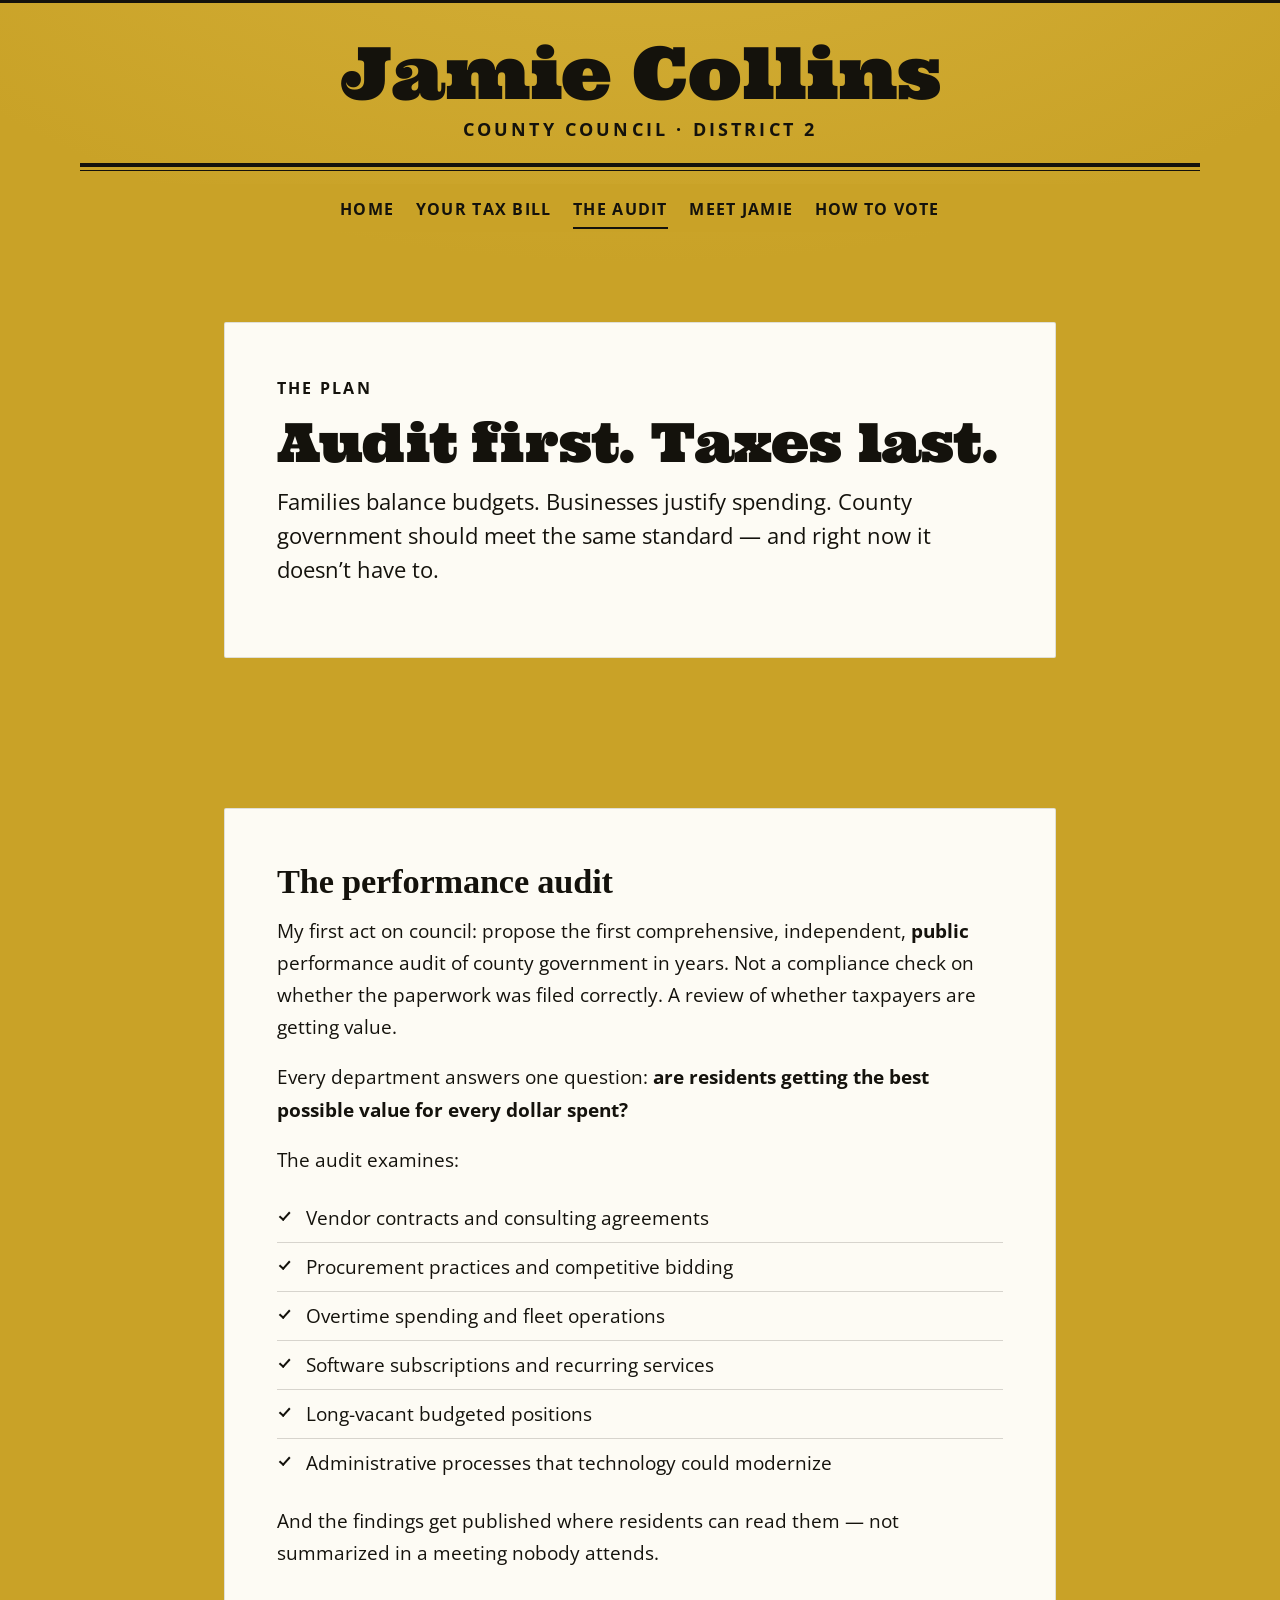
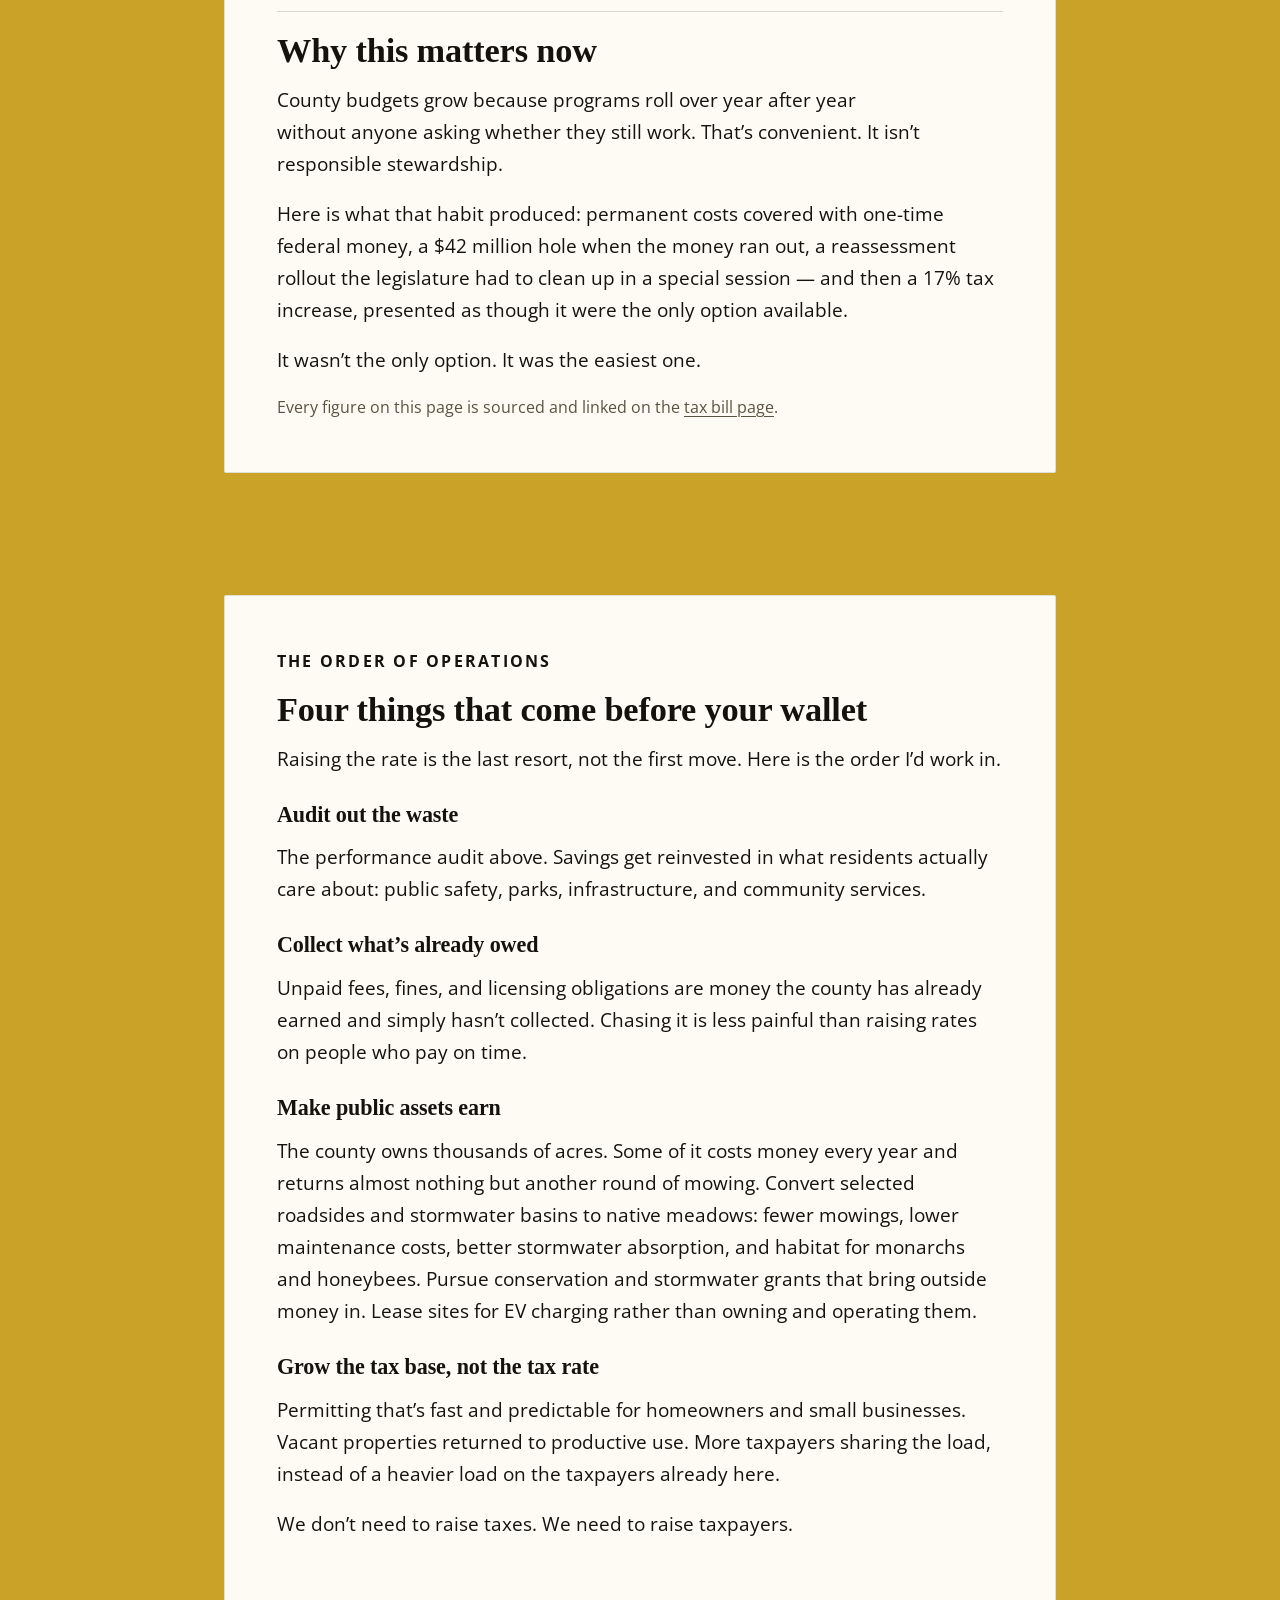
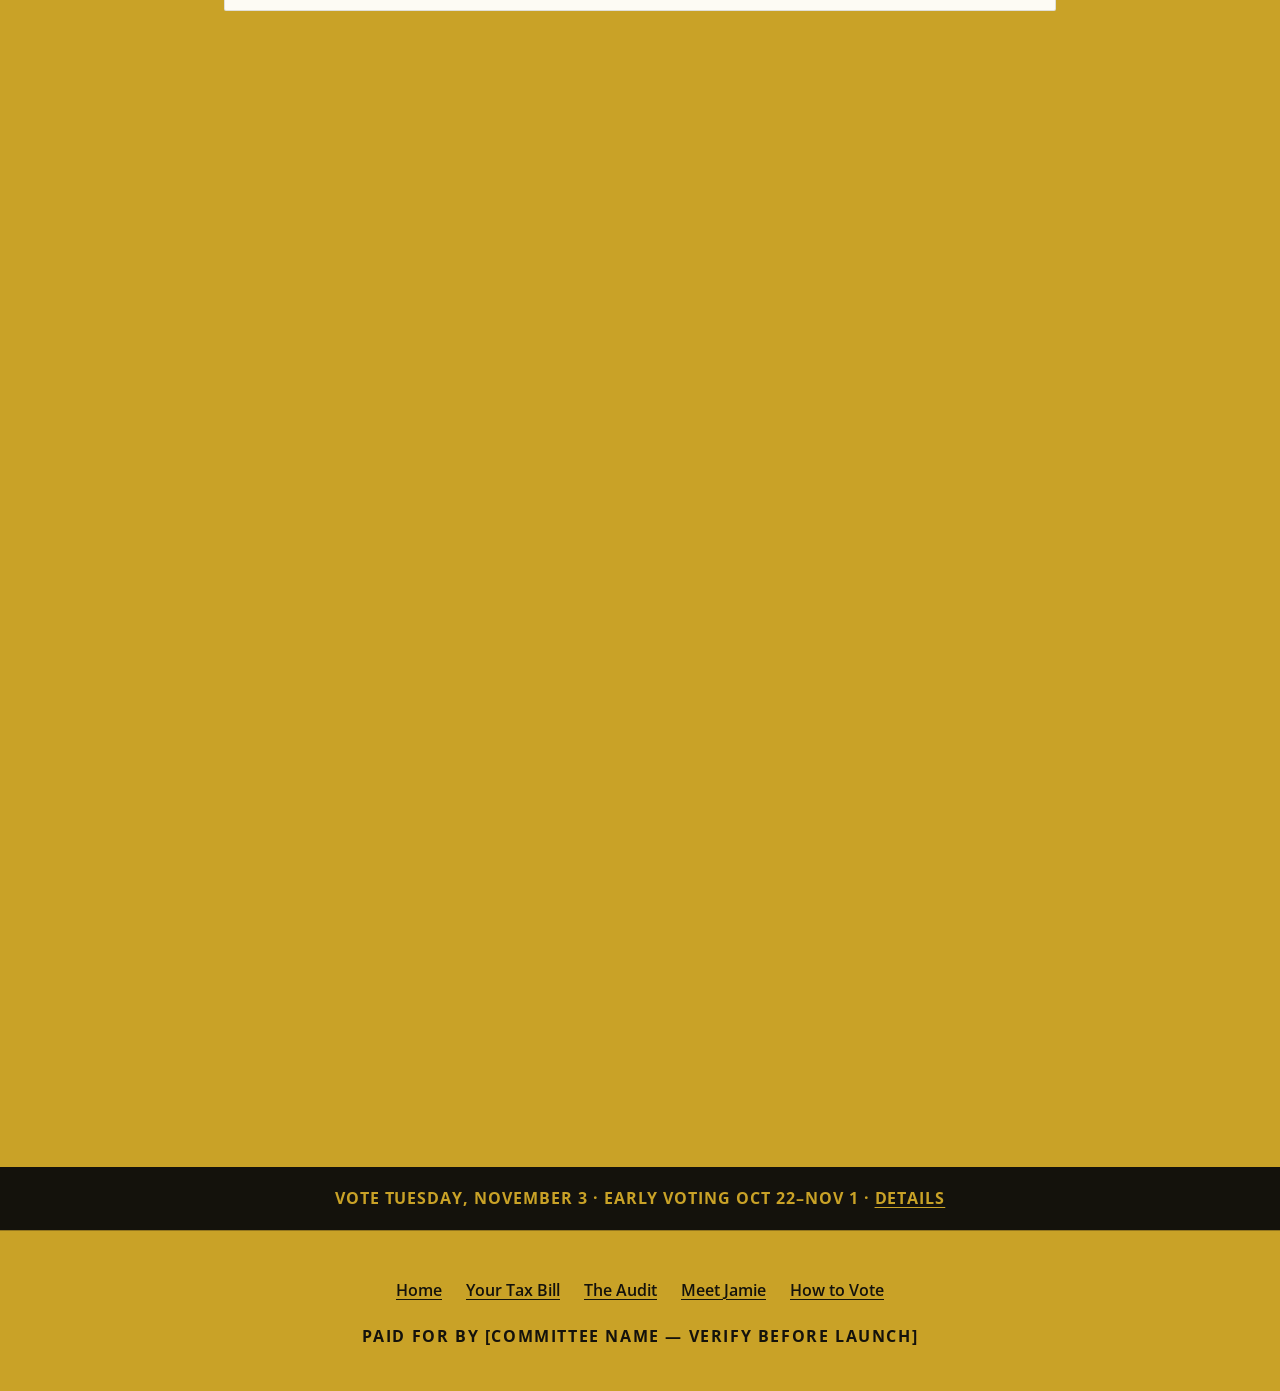
==== commit f2d6caad: "Refactor HTML structure for clarity and semantics" ====
--- a/audit/index.html
+++ b/audit/index.html
@@ -75,39 +75,43 @@
       <p>County budgets grow because programs roll over year after year without anyone asking whether they still work. That&rsquo;s convenient. It isn&rsquo;t responsible stewardship.</p>
       <p>Here is what that habit produced: permanent costs covered with one-time federal money, a $42 million hole when the money ran out, a reassessment rollout the legislature had to clean up in a special session &mdash; and then a 17% tax increase, presented as though it were the only option available.</p>
       <p>It wasn&rsquo;t the only option. It was the easiest one.</p>
+      <p class="small">Every figure on this page is sourced and linked on the <a href="/taxbill/#sources">tax bill page</a>.</p>
 
     </article>
   </div>
 </section>
 
-<!-- The four steps get their own surface — this is the argument's spine -->
+<!-- The four steps: the spine of the argument. Order is the point. -->
 <section class="band band--tight band--defer">
   <div class="wrap">
-    <div class="card card--alt" style="max-width:46rem">
+    <div class="sheet">
       <p class="eyebrow">The order of operations</p>
       <h2 style="margin-top:0">Four things that come before your wallet</h2>
+      <p>Raising the rate is the last resort, not the first move. Here is the order I&rsquo;d work in.</p>
 
-      <div class="plank">
-        <h3>1. Audit out the waste</h3>
-        <p>The performance audit above. Savings get reinvested in what residents actually care about: public safety, parks, infrastructure, and community services.</p>
+      <div class="steps">
+        <div class="step">
+          <h3>Audit out the waste</h3>
+          <p>The performance audit above. Savings get reinvested in what residents actually care about: public safety, parks, infrastructure, and community services.</p>
+        </div>
+
+        <div class="step">
+          <h3>Collect what&rsquo;s already owed</h3>
+          <p>Unpaid fees, fines, and licensing obligations are money the county has already earned and simply hasn&rsquo;t collected. Chasing it is less painful than raising rates on people who pay on time.</p>
+        </div>
+
+        <div class="step">
+          <h3>Make public assets earn</h3>
+          <p>The county owns thousands of acres. Some of it costs money every year and returns almost nothing but another round of mowing. Convert selected roadsides and stormwater basins to native meadows: fewer mowings, lower maintenance costs, better stormwater absorption, and habitat for monarchs and honeybees. Pursue conservation and stormwater grants that bring outside money in. Lease sites for EV charging rather than owning and operating them.</p>
+        </div>
+
+        <div class="step">
+          <h3>Grow the tax base, not the tax rate</h3>
+          <p>Permitting that&rsquo;s fast and predictable for homeowners and small businesses. Vacant properties returned to productive use. More taxpayers sharing the load, instead of a heavier load on the taxpayers already here.</p>
+        </div>
       </div>
 
-      <div class="plank">
-        <h3>2. Collect what&rsquo;s already owed</h3>
-        <p>Unpaid fees, fines, and licensing obligations are money the county has already earned and simply hasn&rsquo;t collected. Chasing it is less painful than raising rates on people who pay on time.</p>
-      </div>
-
-      <div class="plank">
-        <h3>3. Make public assets earn</h3>
-        <p>The county owns thousands of acres. Some of it costs money every year and returns almost nothing but another round of mowing. Convert selected roadsides and stormwater basins to native meadows: fewer mowings, lower maintenance costs, better stormwater absorption, and habitat for monarchs and honeybees. Pursue conservation and stormwater grants that bring outside money in. Lease sites for EV charging rather than owning and operating them.</p>
-      </div>
-
-      <div class="plank">
-        <h3>4. Grow the tax base, not the tax rate</h3>
-        <p>Permitting that&rsquo;s fast and predictable for homeowners and small businesses. Vacant properties returned to productive use. More taxpayers sharing the load, instead of a heavier load on the taxpayers already here.</p>
-      </div>
-
-      <p style="margin-top:var(--sp-m)"><strong>We don&rsquo;t need to raise taxes. We need to raise taxpayers.</strong></p>
+      <p class="steps-total">We don&rsquo;t need to raise taxes. We need to raise taxpayers.</p>
     </div>
   </div>
 </section>
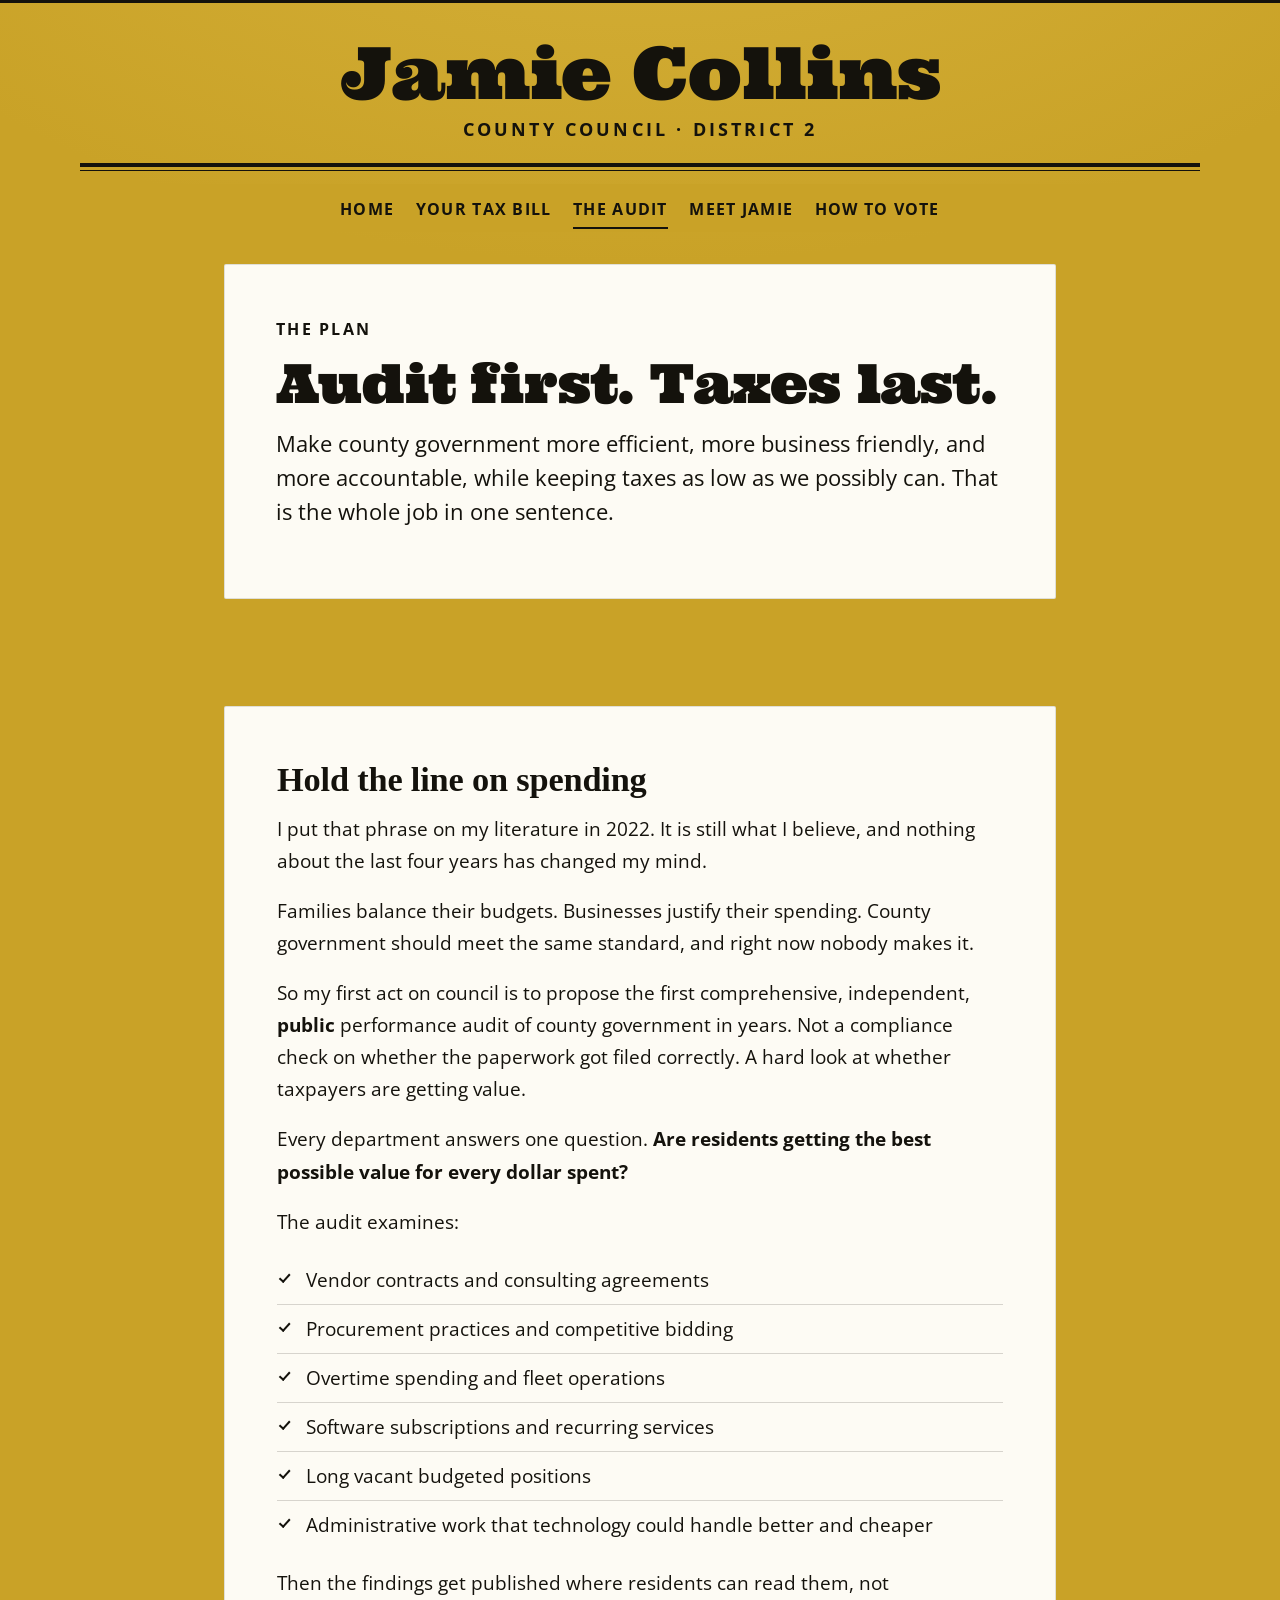
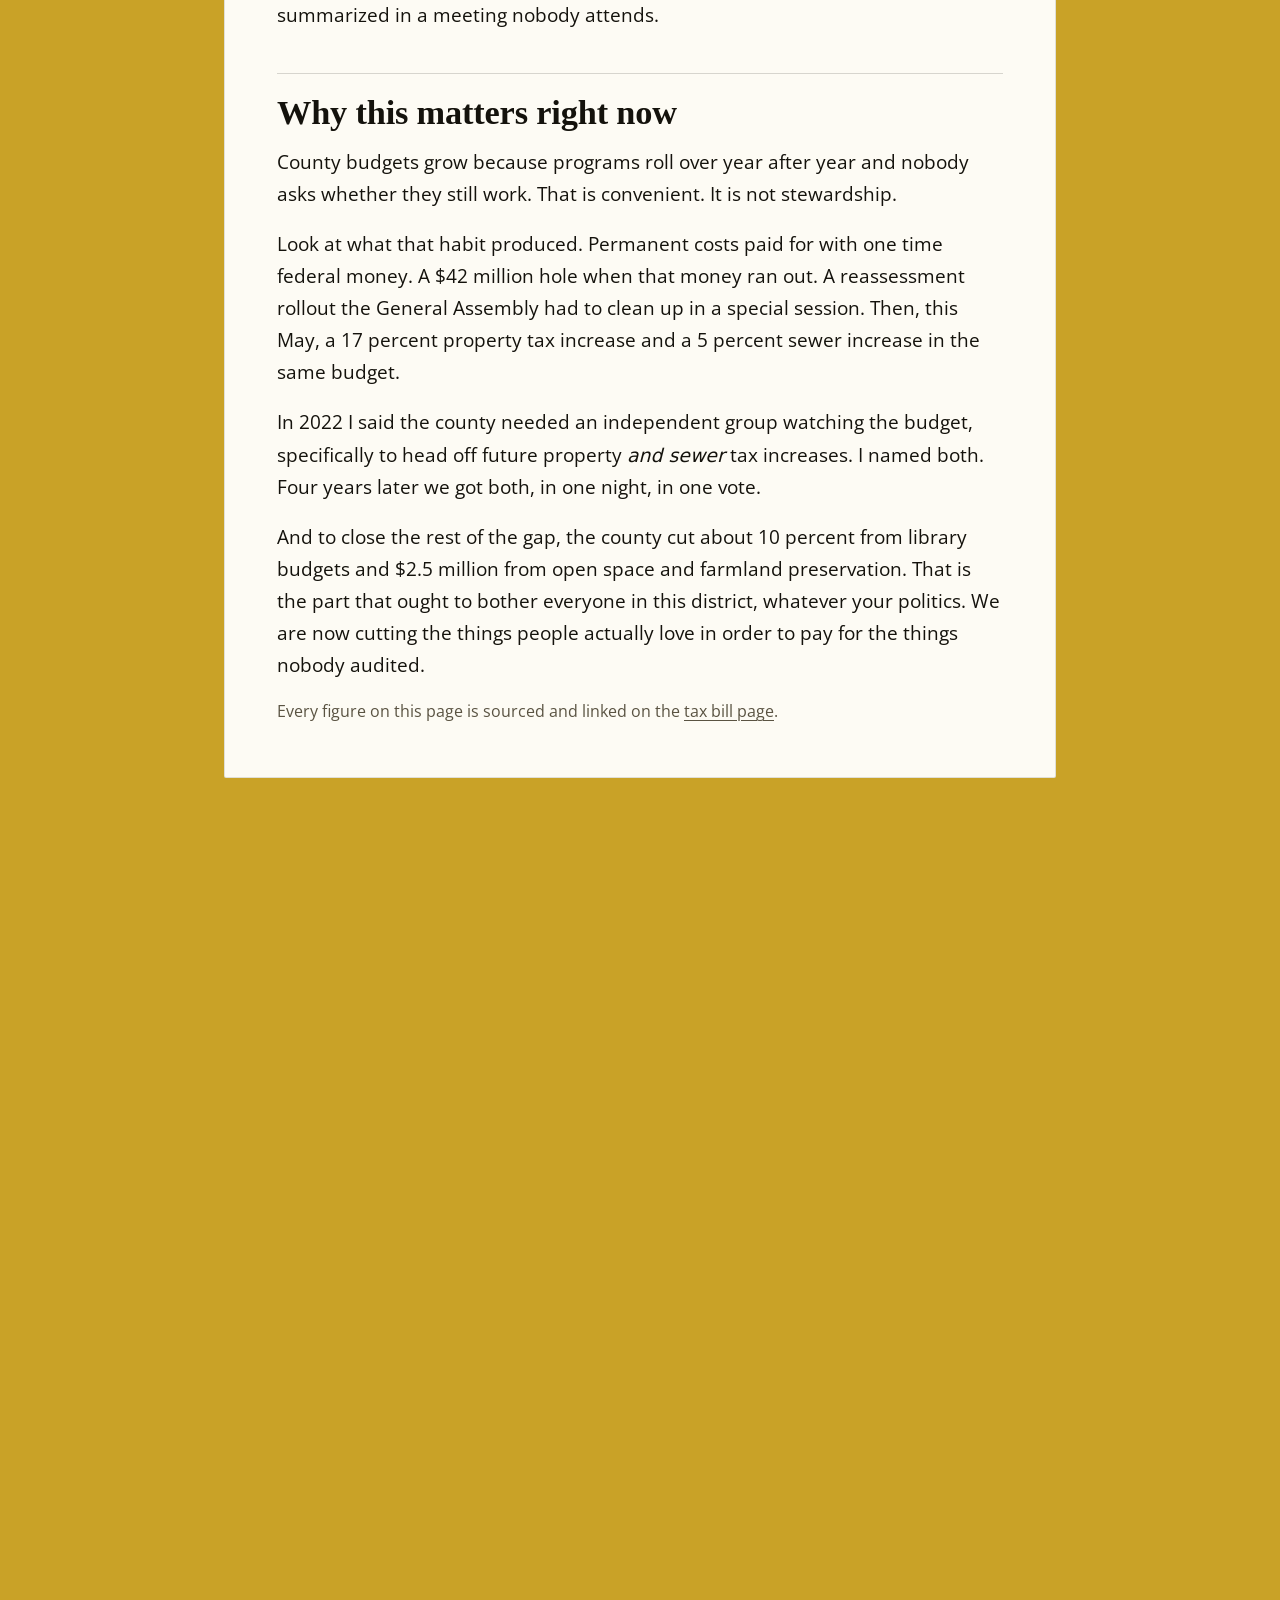
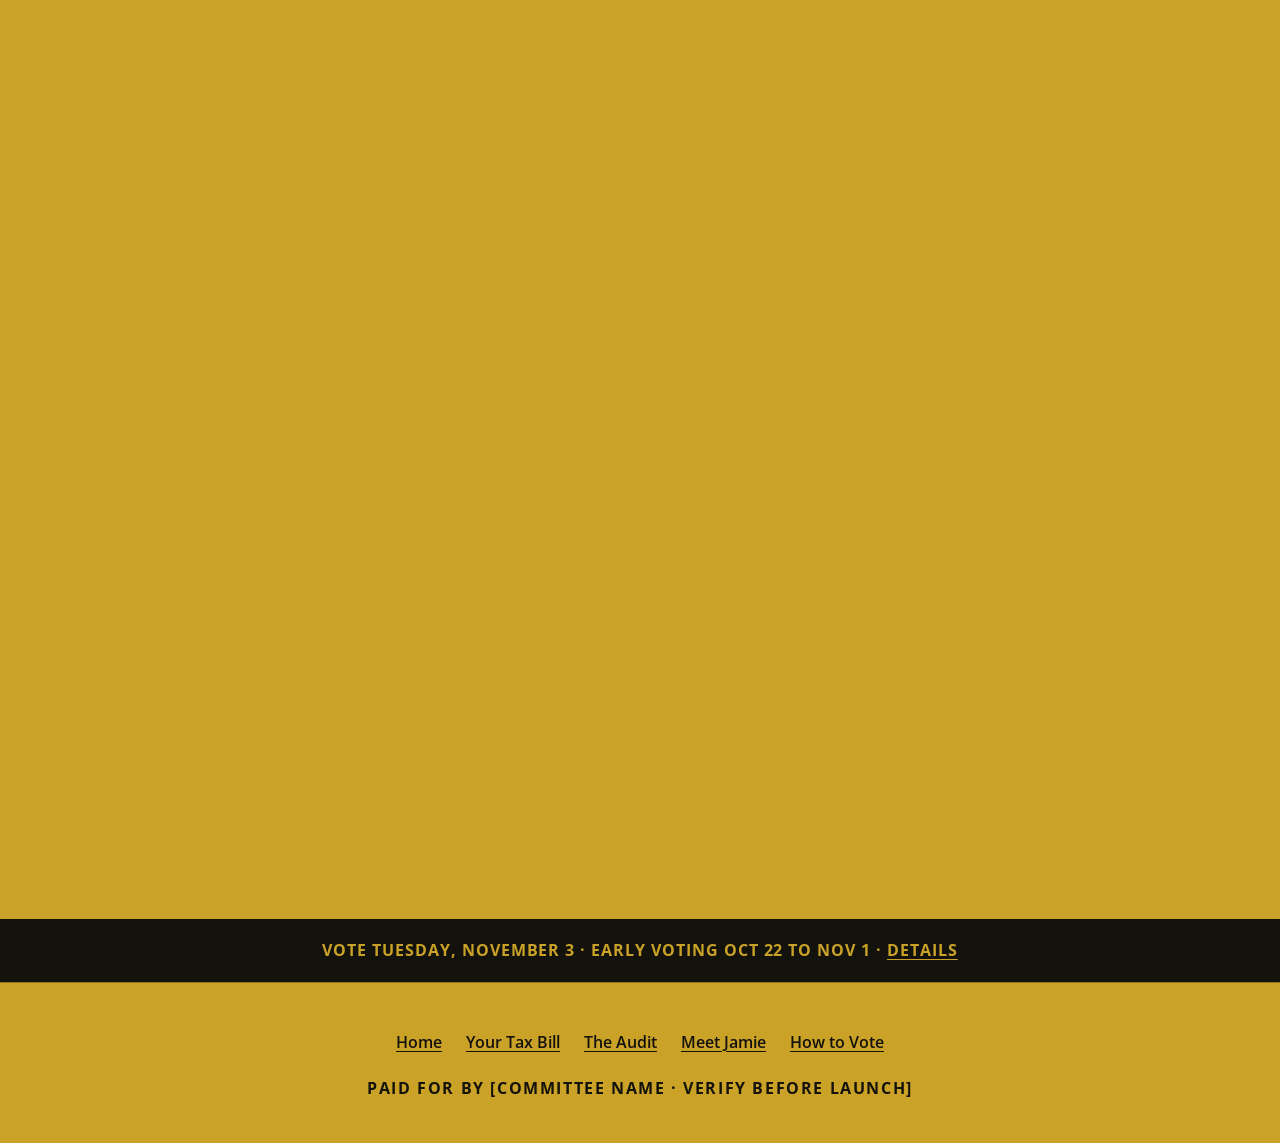
==== commit 1de6bb0e: "Update title and meta descriptions in index.html" ====
--- a/audit/index.html
+++ b/audit/index.html
@@ -3,13 +3,13 @@
 <head>
 <meta charset="utf-8">
 <meta name="viewport" content="width=device-width, initial-scale=1">
-<title>The Performance Audit Plan | Jamie Collins, County Council District 2</title>
-<meta name="description" content="Jamie Collins' plan for New Castle County: a comprehensive, independent, public performance audit of county government — plus four steps that come before any tax increase.">
+<title>The Plan | Jamie Collins, County Council District 2</title>
+<meta name="description" content="Jamie Collins' plan for New Castle County: a full public performance audit, the Delaware Heritage Landscapes Initiative, and growth that fixes what we already have before paving open space.">
 <link rel="canonical" href="https://collinsforcouncil.com/audit/">
 
 <meta property="og:type" content="article">
 <meta property="og:title" content="Audit first. Taxes last.">
-<meta property="og:description" content="A full public audit of county government — every department, every contract, every dollar.">
+<meta property="og:description" content="A full public audit of county government, and four things that come before your wallet.">
 <meta property="og:url" content="https://collinsforcouncil.com/audit/">
 <meta property="og:image" content="https://collinsforcouncil.com/images/jamie.jpg">
 <meta name="twitter:card" content="summary_large_image">
@@ -43,12 +43,12 @@
 
 <main id="main">
 
-<section class="band">
+<section class="band band--hero">
   <div class="wrap">
     <div class="open rise">
       <p class="eyebrow">The plan</p>
       <h1>Audit first. Taxes last.</h1>
-      <p class="lede">Families balance budgets. Businesses justify spending. County government should meet the same standard &mdash; and right now it doesn&rsquo;t have to.</p>
+      <p class="lede">Make county government more efficient, more business friendly, and more accountable, while keeping taxes as low as we possibly can. That is the whole job in one sentence.</p>
     </div>
   </div>
 </section>
@@ -57,62 +57,120 @@
   <div class="wrap">
     <article class="sheet article">
 
-      <h2>The performance audit</h2>
-      <p>My first act on council: propose the first comprehensive, independent, <strong>public</strong> performance audit of county government in years. Not a compliance check on whether the paperwork was filed correctly. A review of whether taxpayers are getting value.</p>
-      <p>Every department answers one question: <strong>are residents getting the best possible value for every dollar spent?</strong></p>
+      <h2>Hold the line on spending</h2>
+      <p>I put that phrase on my literature in 2022. It is still what I believe, and nothing about the last four years has changed my mind.</p>
+      <p>Families balance their budgets. Businesses justify their spending. County government should meet the same standard, and right now nobody makes it.</p>
+      <p>So my first act on council is to propose the first comprehensive, independent, <strong>public</strong> performance audit of county government in years. Not a compliance check on whether the paperwork got filed correctly. A hard look at whether taxpayers are getting value.</p>
+      <p>Every department answers one question. <strong>Are residents getting the best possible value for every dollar spent?</strong></p>
       <p>The audit examines:</p>
       <ul class="marks">
         <li>Vendor contracts and consulting agreements</li>
         <li>Procurement practices and competitive bidding</li>
         <li>Overtime spending and fleet operations</li>
         <li>Software subscriptions and recurring services</li>
-        <li>Long-vacant budgeted positions</li>
-        <li>Administrative processes that technology could modernize</li>
-      </ul>
-      <p>And the findings get published where residents can read them &mdash; not summarized in a meeting nobody attends.</p>
-
-      <h2>Why this matters now</h2>
-      <p>County budgets grow because programs roll over year after year without anyone asking whether they still work. That&rsquo;s convenient. It isn&rsquo;t responsible stewardship.</p>
-      <p>Here is what that habit produced: permanent costs covered with one-time federal money, a $42 million hole when the money ran out, a reassessment rollout the legislature had to clean up in a special session &mdash; and then a 17% tax increase, presented as though it were the only option available.</p>
-      <p>It wasn&rsquo;t the only option. It was the easiest one.</p>
+        <li>Long vacant budgeted positions</li>
+        <li>Administrative work that technology could handle better and cheaper</li>
+      </ul>
+      <p>Then the findings get published where residents can read them, not summarized in a meeting nobody attends.</p>
+
+      <h2>Why this matters right now</h2>
+      <p>County budgets grow because programs roll over year after year and nobody asks whether they still work. That is convenient. It is not stewardship.</p>
+      <p>Look at what that habit produced. Permanent costs paid for with one time federal money. A $42 million hole when that money ran out. A reassessment rollout the General Assembly had to clean up in a special session. Then, this May, a 17 percent property tax increase and a 5 percent sewer increase in the same budget.</p>
+      <p>In 2022 I said the county needed an independent group watching the budget, specifically to head off future property <em>and sewer</em> tax increases. I named both. Four years later we got both, in one night, in one vote.</p>
+      <p>And to close the rest of the gap, the county cut about 10 percent from library budgets and $2.5 million from open space and farmland preservation. That is the part that ought to bother everyone in this district, whatever your politics. We are now cutting the things people actually love in order to pay for the things nobody audited.</p>
       <p class="small">Every figure on this page is sourced and linked on the <a href="/taxbill/#sources">tax bill page</a>.</p>
 
     </article>
   </div>
 </section>
 
-<!-- The four steps: the spine of the argument. Order is the point. -->
 <section class="band band--tight band--defer">
   <div class="wrap">
     <div class="sheet">
       <p class="eyebrow">The order of operations</p>
       <h2 style="margin-top:0">Four things that come before your wallet</h2>
-      <p>Raising the rate is the last resort, not the first move. Here is the order I&rsquo;d work in.</p>
+      <p>Raising the rate is the last resort, not the opening move. Here is the order I would work in.</p>
 
       <div class="steps">
         <div class="step">
           <h3>Audit out the waste</h3>
-          <p>The performance audit above. Savings get reinvested in what residents actually care about: public safety, parks, infrastructure, and community services.</p>
-        </div>
-
-        <div class="step">
-          <h3>Collect what&rsquo;s already owed</h3>
-          <p>Unpaid fees, fines, and licensing obligations are money the county has already earned and simply hasn&rsquo;t collected. Chasing it is less painful than raising rates on people who pay on time.</p>
+          <p>The performance audit above. Whatever it saves goes back into what residents actually care about. Public safety, parks, libraries, and the roads and pipes underneath us.</p>
+        </div>
+
+        <div class="step">
+          <h3>Collect what is already owed</h3>
+          <p>Unpaid fees, fines, and licensing obligations are money the county has already earned and simply has not gone and collected. Chasing that is a lot less painful than raising rates on the people who pay on time.</p>
         </div>
 
         <div class="step">
           <h3>Make public assets earn</h3>
-          <p>The county owns thousands of acres. Some of it costs money every year and returns almost nothing but another round of mowing. Convert selected roadsides and stormwater basins to native meadows: fewer mowings, lower maintenance costs, better stormwater absorption, and habitat for monarchs and honeybees. Pursue conservation and stormwater grants that bring outside money in. Lease sites for EV charging rather than owning and operating them.</p>
+          <p>The county owns thousands of acres. Some of it costs money every single year and gives back almost nothing but another round of mowing. That is the Delaware Heritage Landscapes Initiative, and it gets its own section below.</p>
         </div>
 
         <div class="step">
           <h3>Grow the tax base, not the tax rate</h3>
-          <p>Permitting that&rsquo;s fast and predictable for homeowners and small businesses. Vacant properties returned to productive use. More taxpayers sharing the load, instead of a heavier load on the taxpayers already here.</p>
+          <p>Permitting that is fast and predictable for homeowners and small businesses. Vacant commercial property brought back into use. More taxpayers sharing the load instead of a heavier load on the ones already here.</p>
         </div>
       </div>
 
       <p class="steps-total">We don&rsquo;t need to raise taxes. We need to raise taxpayers.</p>
     </div>
+  </div>
+</section>
+
+<section class="band band--tight band--defer" id="heritage">
+  <div class="wrap">
+    <article class="sheet article">
+      <p class="eyebrow">A proposal</p>
+      <h2 style="margin-top:0">The Delaware Heritage Landscapes Initiative</h2>
+      <p class="lede">Turning public land into community assets.</p>
+
+      <p>New Castle County owns thousands of acres of public land. Some of it serves an important purpose. A lot of it just costs taxpayers money every year to keep mowed.</p>
+      <p>Here is my proposal. Take selected county properties, the roadside strips, the stormwater basins, the odd corners nobody uses, and turn them into beautiful, low maintenance native landscapes.</p>
+
+      <p>What that gets us:</p>
+      <ul class="marks">
+        <li><strong>Lower maintenance costs.</strong> Native plantings need cutting a couple of times a year instead of every couple of weeks. That is fuel, equipment, and labor the county stops spending.</li>
+        <li><strong>Support for pollinators and agriculture.</strong> Monarchs, honeybees, and the Delaware farms that depend on them.</li>
+        <li><strong>Natural beauty preserved.</strong> A meadow along Concord Pike beats another mowed ditch, and it holds stormwater better too.</li>
+        <li><strong>Educational partnerships.</strong> Schools, scout troops, garden clubs, and our local beekeepers all have a reason to be involved.</li>
+        <li><strong>Community involvement.</strong> These become places neighbors actually want to look at and take care of.</li>
+        <li><strong>Taxpayer dollars saved.</strong> Every year, not just once.</li>
+      </ul>
+
+      <p>This district knows native plants better than almost anywhere in the country. Mt. Cuba is right here. We have garden clubs that have been at this for generations. We should be leading on it, not mowing past it.</p>
+
+      <p>And there is a harder point underneath. This year the county cut millions from open space and farmland preservation because it could not afford them. Land that costs less to maintain is land we do not have to choose between preserving and affording.</p>
+
+      <blockquote class="quote" style="margin-top:var(--sp-l)">
+        &ldquo;Government assets shouldn&rsquo;t simply be maintained. They should create value.&rdquo;
+        <cite>Jamie Collins</cite>
+      </blockquote>
+    </article>
+  </div>
+</section>
+
+<section class="band band--tight band--defer">
+  <div class="wrap">
+    <article class="sheet article">
+      <p class="eyebrow">Growth</p>
+      <h2 style="margin-top:0">Growing smarter, not bigger</h2>
+
+      <blockquote class="quote">
+        &ldquo;We don&rsquo;t strengthen communities by putting up bigger barriers. We strengthen them by building better opportunities. I want to fix what we already have first.&rdquo;
+        <cite>Jamie Collins</cite>
+      </blockquote>
+
+      <p style="margin-top:var(--sp-l)">Responsible growth should strengthen a community. It should not price families out of the neighborhoods they grew up in.</p>
+
+      <h3>Redevelop vacant commercial property first</h3>
+      <p>Drive Concord Pike, or Kirkwood Highway, or any of the older corridors in this county and count the empty storefronts. Half used shopping centers. Office buildings that emptied out and never came back. Every one of those already has roads, sewer, water, and power running to it, all paid for.</p>
+      <p>Revitalize those sites before we expand into open space that we cannot get back. That is cheaper for the county, better for the tax base, and it does not cost us another field.</p>
+
+      <h3>Permitting that respects the person filling out the form</h3>
+      <p>Fast, predictable, digitally tracked permits with published timelines, for homeowners and small businesses. The deck, the new HVAC, the shop fit out. People should know what is required, how long it will take, and who is responsible at each step.</p>
+      <p>To be clear about what I am not saying. This is not a fast lane for major rezonings, and it never will be. Big development gets more scrutiny, not less, and I will always cast a clear yes or no so you know exactly where I stood.</p>
+    </article>
   </div>
 </section>
 
@@ -126,7 +184,7 @@
         <li><strong>Do we need it?</strong></li>
         <li><strong>Can we afford it?</strong></li>
       </ul>
-      <p>If any answer is no, we think twice. That&rsquo;s not a political philosophy. It&rsquo;s how your household already runs.</p>
+      <p>If any answer is no, we think twice. That is not a political philosophy. That is how your household already runs.</p>
     </div>
   </div>
 </section>
@@ -135,7 +193,7 @@
   <div class="wrap">
     <div class="open">
       <blockquote class="quote">
-        &ldquo;Government should be audited like every business. Eliminate waste before asking taxpayers to pay more.&rdquo;
+        &ldquo;Government should be audited like every business. Eliminate the waste before asking taxpayers to pay more.&rdquo;
         <cite>Jamie Collins</cite>
       </blockquote>
       <div class="btns">
@@ -149,7 +207,7 @@
 </main>
 
 <div class="votebar">
-  <p>Vote Tuesday, November 3 &middot; Early voting Oct 22&ndash;Nov 1 &middot; <a href="/vote/">Details</a></p>
+  <p>Vote Tuesday, November 3 &middot; Early voting Oct 22 to Nov 1 &middot; <a href="/vote/">Details</a></p>
 </div>
 
 <footer class="footer">
@@ -161,7 +219,7 @@
       <li><a href="/meet-jamie/">Meet Jamie</a></li>
       <li><a href="/vote/">How to Vote</a></li>
     </ul>
-    <p class="disclaimer">Paid for by [COMMITTEE NAME &mdash; VERIFY BEFORE LAUNCH]</p>
+    <p class="disclaimer">Paid for by [COMMITTEE NAME &middot; VERIFY BEFORE LAUNCH]</p>
   </div>
 </footer>
 
--- a/style.css
+++ b/style.css
@@ -1,9 +1,9 @@
 /* ==========================================================
    COLLINS FOR COUNTY COUNCIL — DISTRICT 2
-   Shared stylesheet · v7
+   Shared stylesheet · v12
    ⚠ REPLACE THE ENTIRE style.css FILE WITH THIS.
    Verify after deploy: collinsforcouncil.com/style.css must
-   begin with "v7". If it doesn't, it isn't live yet.
+   begin with "v12". If it doesn't, it isn't live yet.
 
    WHAT v6 DOES (on top of v5):
    · One centered column — every surface aligns to the same axis
@@ -21,7 +21,7 @@
   --ink:       #14120C;
   --ink-2:     #5A5342;   /* paper surfaces only — never on gold */
   --paper:     #FDFBF4;
-  --paper-2:   #F4EEDC;
+  --paper-2:   #F8F2E2;
   --hair:      rgba(20,18,12,.16);
 
   /* Fluid type scale (1.24 ratio, 360px → 1200px) */
@@ -50,6 +50,10 @@
   /* Smoothed spring — eases out with no overshoot */
   --spring: linear(0, .28 12%, .57 24%, .8 38%, .94 55%, 1 100%);
   --ease:   cubic-bezier(.25, .9, .35, 1);
+  /* True sine ease-in-out, sampled at 10% intervals. Symmetrical and
+     gentle at both ends — how light actually travels across a surface. */
+  --glide:  linear(0, 0.024 10%, 0.095 20%, 0.206 30%, 0.345 40%, 0.5 50%,
+                   0.655 60%, 0.794 70%, 0.905 80%, 0.976 90%, 1);
 }
 
 /* ---------- 2. BASE ---------- */
@@ -59,6 +63,9 @@
   -webkit-text-size-adjust:100%;
   scroll-behavior:smooth;
   hanging-punctuation:first last;
+  /* The root must carry the gold too. If only <body> has it, the
+     canvas underneath a page transition falls back to white. */
+  background-color:var(--gold);
 }
 
 body{
@@ -186,30 +193,86 @@
 .rules hr:first-child{ height:4px; }
 .rules hr:last-child{ height:1px; margin-top:3px; }
 
-/* On load, once: the rules draw themselves like pen strokes,
-   and a single sheen of light crosses the nameplate. Then still. */
+/* ---- MASTHEAD OVERTURE ----------------------------------------
+   One slow, quiet moment on load, in three beats:
+     0.00s  the heavy rule draws itself, left to right
+     0.18s  the hairline follows
+     0.90s  a gleam drifts across the lettering and dissolves
+
+   Only `transform` and `opacity` are animated — the two properties a
+   browser can hand entirely to the GPU — so nothing repaints.
+
+   The gleam is two layers, like a real specular highlight: a soft
+   bright core with a much wider, fainter halo trailing behind it.
+   Neither slides in from off-screen; each fades up as it arrives and
+   fades away as it leaves, so there is no hard entry or exit. Colours
+   are all darker than the gold field in every channel, so under
+   mix-blend-mode:lighten they can only appear on the dark lettering. */
 @media (prefers-reduced-motion:no-preference){
+
   .rules hr{
     transform-origin:left center;
-    animation:draw .8s var(--ease) both;
-  }
-  .rules hr:last-child{ animation-delay:.15s; }
-  @keyframes draw{ from{ transform:scaleX(0); } to{ transform:scaleX(1); } }
-
-  @supports ((-webkit-background-clip:text) or (background-clip:text)){
-    .nameplate a{
-      background:linear-gradient(105deg,
-        var(--ink) 42%, #4a4128 50%, var(--ink) 58%);
-      background-size:280% 100%;
-      background-position:120% 0;
-      -webkit-background-clip:text;
-      background-clip:text;
-      color:transparent;
-      animation:sheen 1.4s var(--ease) .5s 1 both;
-    }
-    @keyframes sheen{
-      from{ background-position:120% 0; }
-      to{ background-position:-60% 0; }
+    animation:draw 1.25s var(--glide) both;
+  }
+  .rules hr:last-child{ animation-delay:.18s; }
+  @keyframes draw{ from{ transform:scaleX(0); } }
+
+  @supports (mix-blend-mode:lighten){
+    .nameplate a{ position:relative; display:inline-block; }
+
+    .nameplate a::before,
+    .nameplate a::after{
+      content:"";
+      position:absolute; inset:0;
+      pointer-events:none;
+      opacity:0;
+      mix-blend-mode:lighten;
+      will-change:transform, opacity;
+      backface-visibility:hidden;
+    }
+
+    /* halo — very wide, very faint, trails behind */
+    .nameplate a::before{
+      width:52%;
+      background:linear-gradient(100deg,
+        rgba(184,148,31,0)    0%,
+        rgba(184,148,31,.04) 18%,
+        rgba(184,148,31,.12) 34%,
+        rgba(184,148,31,.20) 50%,
+        rgba(184,148,31,.12) 66%,
+        rgba(184,148,31,.04) 82%,
+        rgba(184,148,31,0)  100%);
+      animation:glide-halo 3.4s var(--glide) .9s 1 forwards;
+    }
+
+    /* core — softer and wider than before, and half as bright */
+    .nameplate a::after{
+      width:22%;
+      background:linear-gradient(100deg,
+        rgba(198,159,37,0)    0%,
+        rgba(198,159,37,.08) 20%,
+        rgba(198,159,37,.26) 36%,
+        rgba(199,160,38,.45) 50%,
+        rgba(198,159,37,.26) 64%,
+        rgba(198,159,37,.08) 80%,
+        rgba(198,159,37,0)  100%);
+      animation:glide-core 3s var(--glide) .9s 1 forwards;
+    }
+
+    /* Different widths, identical distance travelled (200% of the
+       nameplate). The long opacity ramps are what remove the last of
+       the harshness — the light arrives and leaves, it never appears. */
+    @keyframes glide-halo{
+      0%   { transform:translate3d(-106%,0,0); opacity:0; }
+      26%  { opacity:1; }
+      74%  { opacity:1; }
+      100% { transform:translate3d(279%,0,0); opacity:0; }
+    }
+    @keyframes glide-core{
+      0%   { transform:translate3d(-250%,0,0); opacity:0; }
+      24%  { opacity:1; }
+      76%  { opacity:1; }
+      100% { transform:translate3d(659%,0,0); opacity:0; }
     }
   }
 }
@@ -302,6 +365,44 @@
 }
 
 /* ---------- 8. PLANKS & LISTS ---------- */
+/* ORDERED STEPS — used where sequence carries meaning.
+   Unlike .plank (an unordered set), .steps says: this order matters.
+   Numerals are Ultra + tabular, echoing the ledger figures. */
+.steps{ counter-reset:step; margin:var(--sp-m) 0 0; }
+.step{
+  position:relative;
+  padding:0 0 var(--sp-l) 4rem;
+}
+.step:last-of-type{ padding-bottom:0; }
+.step::before{
+  counter-increment:step;
+  content:counter(step);
+  position:absolute; left:0; top:-.12em;
+  width:2.6rem; text-align:center;
+  font-family:"Ultra", Georgia, serif;
+  font-size:var(--step-3); line-height:1;
+  font-variant-numeric:tabular-nums lining-nums;
+  color:var(--gold-deep);
+}
+/* the connector: a hairline that fades as it descends */
+.step::after{
+  content:""; position:absolute;
+  left:1.3rem; top:2.4rem; bottom:.5rem; width:2px;
+  background:linear-gradient(rgba(138,109,18,.45), rgba(138,109,18,.06));
+}
+.step:last-of-type::after{ display:none; }
+.step h3{ margin:0 0 .25rem; }
+.step p{ margin:0; }
+
+/* capstone line — same treatment as the ledger total */
+.steps-total{
+  margin:var(--sp-m) 0 0; padding-top:var(--sp-s);
+  border-top:2px solid var(--ink);
+  font-family:"Zilla Slab", Georgia, serif;
+  font-weight:700; font-size:var(--step-1);
+  max-width:none;
+}
+
 .plank{ padding-left:var(--sp-s); border-left:3px solid var(--gold-deep); }
 .plank + .plank{ margin-top:var(--sp-m); }
 .plank h3{ margin:0 0 .3rem; }
@@ -452,8 +553,15 @@
     }
   }
 
+  /* Cross-page fade only. The nameplate is deliberately NOT given a
+     view-transition-name — snapshotting an element whose text colour is
+     transparent is what produced the white flash. */
   @view-transition{ navigation:auto; }
-  .nameplate{ view-transition-name:nameplate; }
+  ::view-transition-old(root),
+  ::view-transition-new(root){
+    animation-duration:.2s;
+    animation-timing-function:var(--ease);
+  }
 }
 
 @media (prefers-reduced-motion:reduce){
@@ -496,9 +604,12 @@
   .band--hero h1{ font-size:clamp(2.9rem, 4.2vw, 3.9rem); }
   .band--hero .open{ padding:clamp(2.5rem, 4vw, 3.5rem); }
 
-  /* More air between sections when there's room for it */
-  .band{ padding-block:var(--sp-2xl); }
-  .band--tight{ padding-block:var(--sp-xl); }
+  /* More air between sections when there's room for it.
+     NOTE: .band--hero must be re-declared AFTER .band here, or the
+     generic rule overrides the hero's own padding and opens a moat. */
+  .band{ padding-block:var(--sp-xl); }
+  .band--tight{ padding-block:var(--sp-l); }
+  .band--hero{ padding-block:var(--sp-m) var(--sp-xl); }
 }
 
 /* 15b. Large desktop: scale the entire system up one notch.
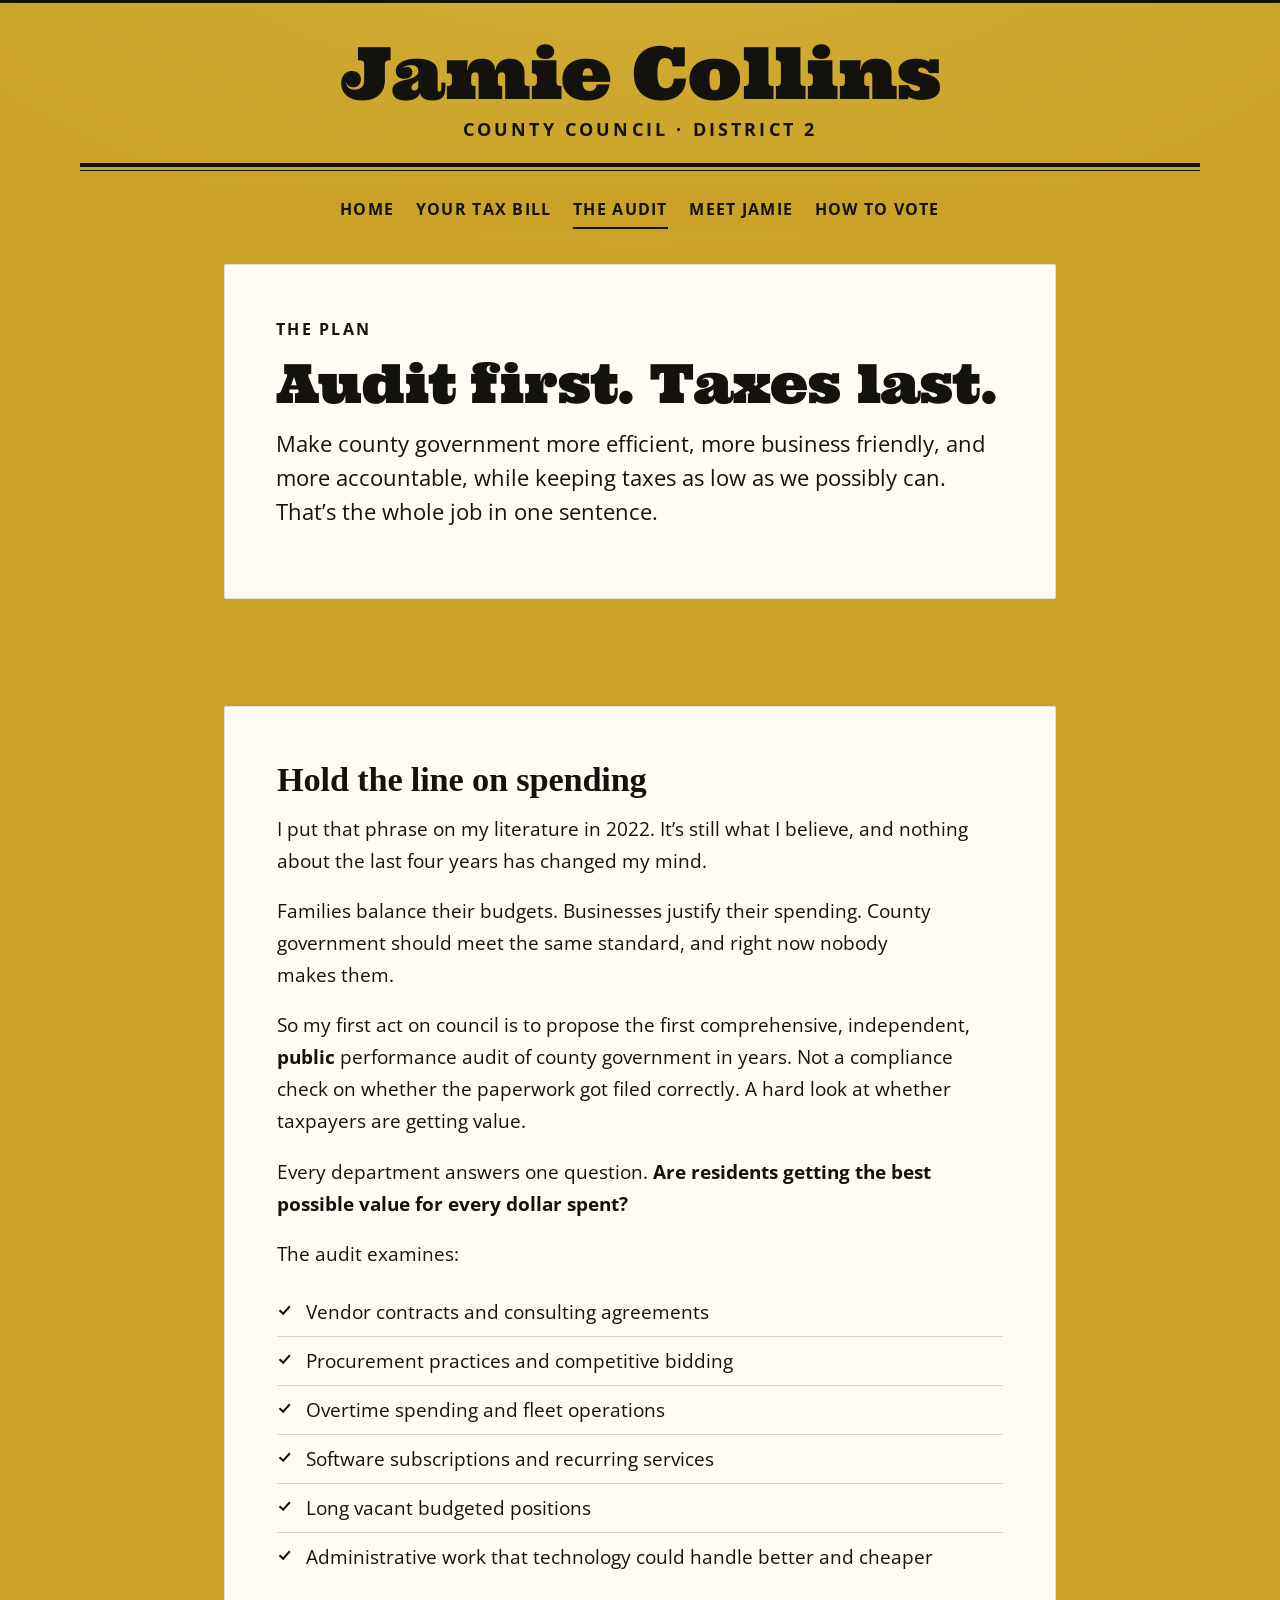
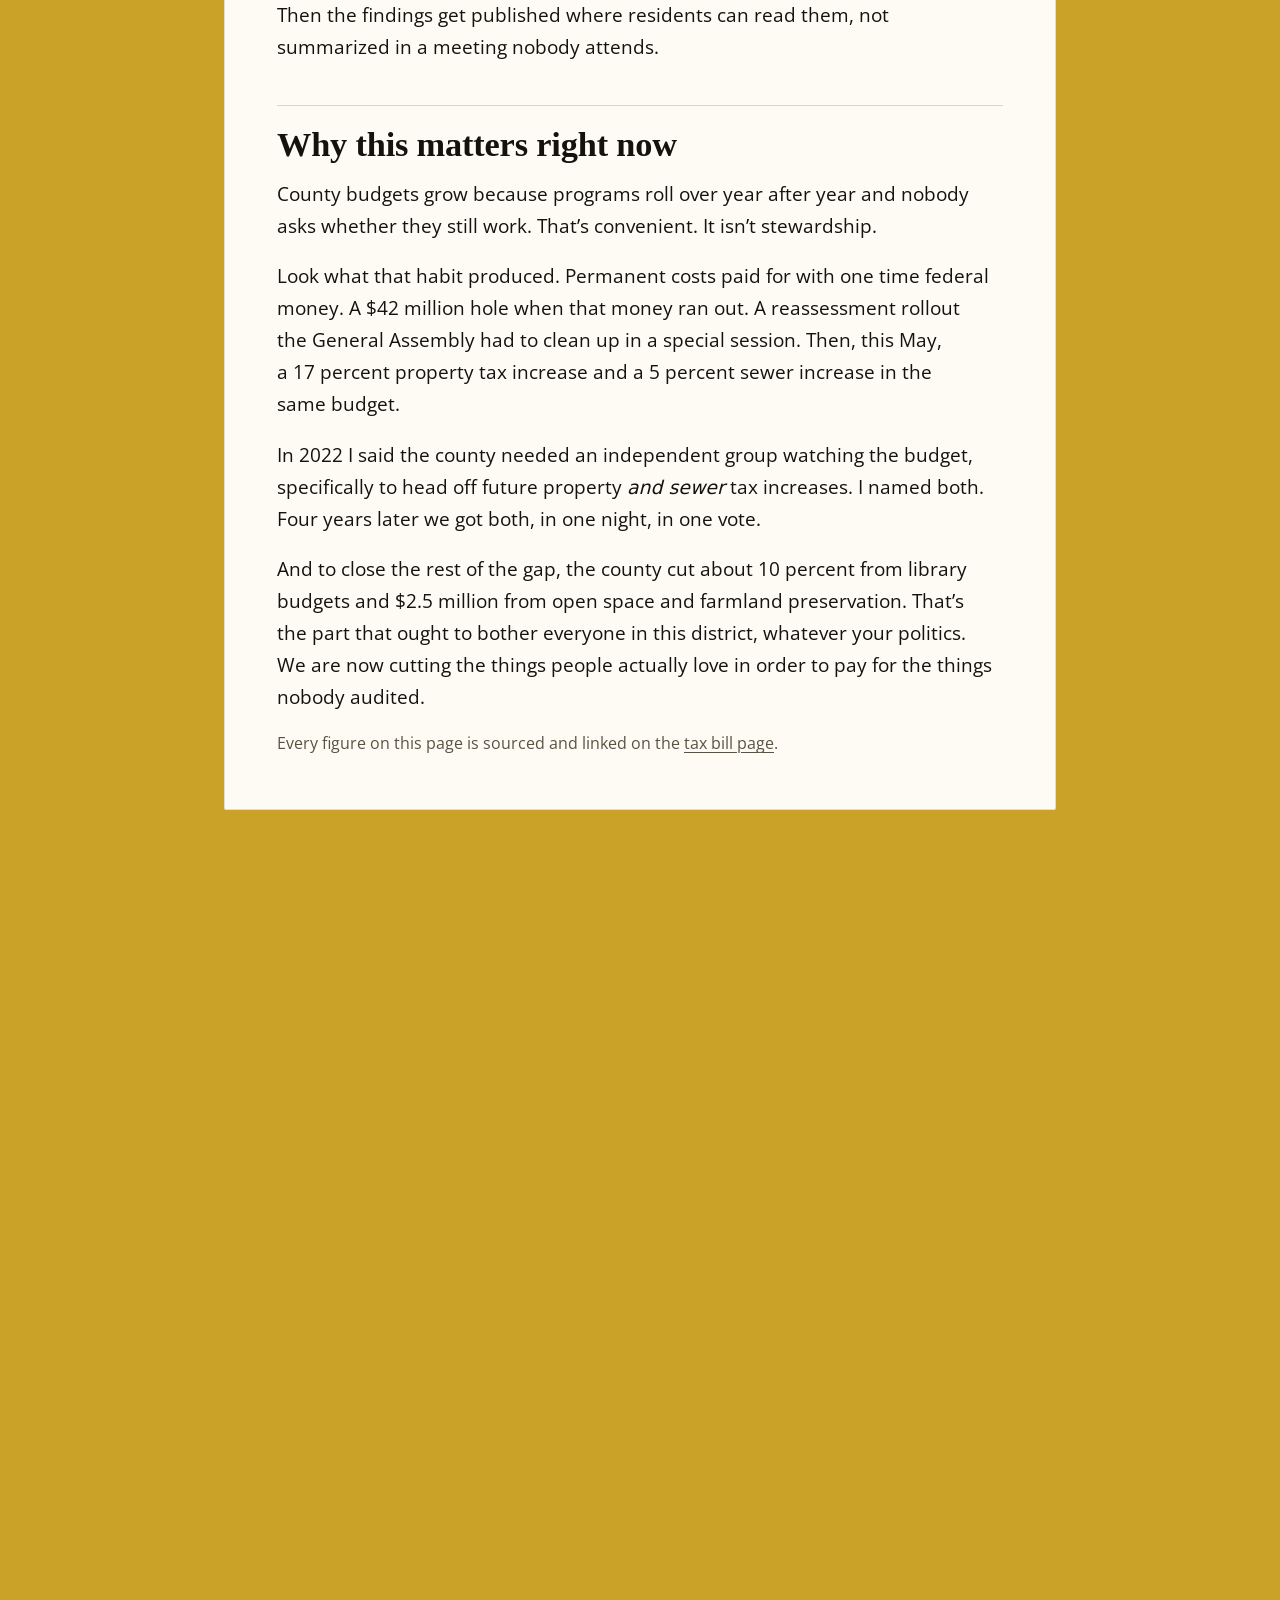
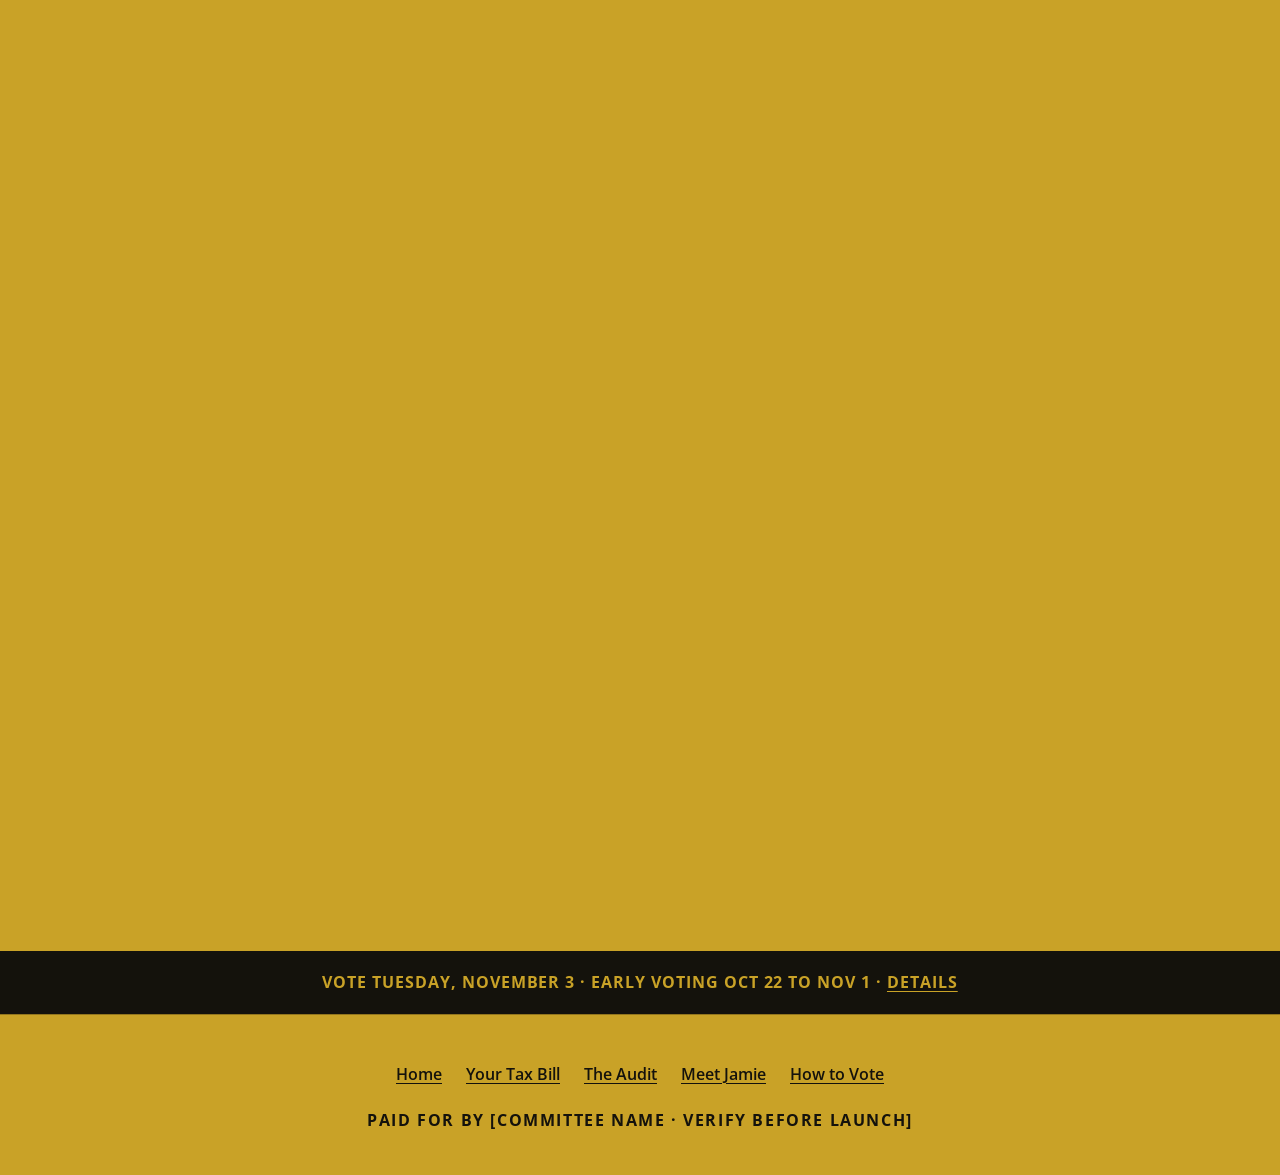
==== commit f1021991: "Fix typographical errors in index.html" ====
--- a/audit/index.html
+++ b/audit/index.html
@@ -48,7 +48,7 @@
     <div class="open rise">
       <p class="eyebrow">The plan</p>
       <h1>Audit first. Taxes last.</h1>
-      <p class="lede">Make county government more efficient, more business friendly, and more accountable, while keeping taxes as low as we possibly can. That is the whole job in one sentence.</p>
+      <p class="lede">Make county government more efficient, more business friendly, and more accountable, while keeping taxes as low as we possibly can. That&rsquo;s the whole job in one sentence.</p>
     </div>
   </div>
 </section>
@@ -58,8 +58,8 @@
     <article class="sheet article">
 
       <h2>Hold the line on spending</h2>
-      <p>I put that phrase on my literature in 2022. It is still what I believe, and nothing about the last four years has changed my mind.</p>
-      <p>Families balance their budgets. Businesses justify their spending. County government should meet the same standard, and right now nobody makes it.</p>
+      <p>I put that phrase on my literature in 2022. It&rsquo;s still what I believe, and nothing about the last four years has changed my mind.</p>
+      <p>Families balance their budgets. Businesses justify their spending. County government should meet the same standard, and right now nobody makes them.</p>
       <p>So my first act on council is to propose the first comprehensive, independent, <strong>public</strong> performance audit of county government in years. Not a compliance check on whether the paperwork got filed correctly. A hard look at whether taxpayers are getting value.</p>
       <p>Every department answers one question. <strong>Are residents getting the best possible value for every dollar spent?</strong></p>
       <p>The audit examines:</p>
@@ -74,10 +74,10 @@
       <p>Then the findings get published where residents can read them, not summarized in a meeting nobody attends.</p>
 
       <h2>Why this matters right now</h2>
-      <p>County budgets grow because programs roll over year after year and nobody asks whether they still work. That is convenient. It is not stewardship.</p>
-      <p>Look at what that habit produced. Permanent costs paid for with one time federal money. A $42 million hole when that money ran out. A reassessment rollout the General Assembly had to clean up in a special session. Then, this May, a 17 percent property tax increase and a 5 percent sewer increase in the same budget.</p>
+      <p>County budgets grow because programs roll over year after year and nobody asks whether they still work. That&rsquo;s convenient. It isn&rsquo;t stewardship.</p>
+      <p>Look what that habit produced. Permanent costs paid for with one time federal money. A $42 million hole when that money ran out. A reassessment rollout the General Assembly had to clean up in a special session. Then, this May, a 17 percent property tax increase and a 5 percent sewer increase in the same budget.</p>
       <p>In 2022 I said the county needed an independent group watching the budget, specifically to head off future property <em>and sewer</em> tax increases. I named both. Four years later we got both, in one night, in one vote.</p>
-      <p>And to close the rest of the gap, the county cut about 10 percent from library budgets and $2.5 million from open space and farmland preservation. That is the part that ought to bother everyone in this district, whatever your politics. We are now cutting the things people actually love in order to pay for the things nobody audited.</p>
+      <p>And to close the rest of the gap, the county cut about 10 percent from library budgets and $2.5 million from open space and farmland preservation. That&rsquo;s the part that ought to bother everyone in this district, whatever your politics. We are now cutting the things people actually love in order to pay for the things nobody audited.</p>
       <p class="small">Every figure on this page is sourced and linked on the <a href="/taxbill/#sources">tax bill page</a>.</p>
 
     </article>
@@ -89,7 +89,7 @@
     <div class="sheet">
       <p class="eyebrow">The order of operations</p>
       <h2 style="margin-top:0">Four things that come before your wallet</h2>
-      <p>Raising the rate is the last resort, not the opening move. Here is the order I would work in.</p>
+      <p>Raising the rate is a last resort, not an opening move. Here&rsquo;s the order I&rsquo;d work in.</p>
 
       <div class="steps">
         <div class="step">
@@ -98,13 +98,13 @@
         </div>
 
         <div class="step">
-          <h3>Collect what is already owed</h3>
-          <p>Unpaid fees, fines, and licensing obligations are money the county has already earned and simply has not gone and collected. Chasing that is a lot less painful than raising rates on the people who pay on time.</p>
+          <h3>Collect what&rsquo;s already owed</h3>
+          <p>Unpaid fees, fines, and licensing obligations are money the county has already earned and simply hasn&rsquo;t gone and collected. Chasing that is a lot less painful than raising rates on the people who pay on time.</p>
         </div>
 
         <div class="step">
           <h3>Make public assets earn</h3>
-          <p>The county owns thousands of acres. Some of it costs money every single year and gives back almost nothing but another round of mowing. That is the Delaware Heritage Landscapes Initiative, and it gets its own section below.</p>
+          <p>The county owns thousands of acres. Some of it costs money every single year and gives back nothing but another round of mowing. That&rsquo;s the Delaware Heritage Landscapes Initiative, and it gets its own section below.</p>
         </div>
 
         <div class="step">
@@ -126,11 +126,11 @@
       <p class="lede">Turning public land into community assets.</p>
 
       <p>New Castle County owns thousands of acres of public land. Some of it serves an important purpose. A lot of it just costs taxpayers money every year to keep mowed.</p>
-      <p>Here is my proposal. Take selected county properties, the roadside strips, the stormwater basins, the odd corners nobody uses, and turn them into beautiful, low maintenance native landscapes.</p>
-
-      <p>What that gets us:</p>
+      <p>So here&rsquo;s the proposal. Take selected county properties, the roadside strips, the stormwater basins, the odd corners nobody uses, and turn them into beautiful, low maintenance native landscapes.</p>
+
+      <p>Here&rsquo;s what that gets us:</p>
       <ul class="marks">
-        <li><strong>Lower maintenance costs.</strong> Native plantings need cutting a couple of times a year instead of every couple of weeks. That is fuel, equipment, and labor the county stops spending.</li>
+        <li><strong>Lower maintenance costs.</strong> Native plantings need cutting a couple of times a year instead of every couple of weeks. That&rsquo;s fuel, equipment, and labor the county stops spending.</li>
         <li><strong>Support for pollinators and agriculture.</strong> Monarchs, honeybees, and the Delaware farms that depend on them.</li>
         <li><strong>Natural beauty preserved.</strong> A meadow along Concord Pike beats another mowed ditch, and it holds stormwater better too.</li>
         <li><strong>Educational partnerships.</strong> Schools, scout troops, garden clubs, and our local beekeepers all have a reason to be involved.</li>
@@ -138,9 +138,9 @@
         <li><strong>Taxpayer dollars saved.</strong> Every year, not just once.</li>
       </ul>
 
-      <p>This district knows native plants better than almost anywhere in the country. Mt. Cuba is right here. We have garden clubs that have been at this for generations. We should be leading on it, not mowing past it.</p>
-
-      <p>And there is a harder point underneath. This year the county cut millions from open space and farmland preservation because it could not afford them. Land that costs less to maintain is land we do not have to choose between preserving and affording.</p>
+      <p>This district knows native plants better than almost anywhere in the country. Mt. Cuba is right here. We have garden clubs that have been at this for generations. We ought to be leading on this, not mowing past it.</p>
+
+      <p>And there is a harder point underneath. This year the county cut millions from open space and farmland preservation because it could not afford them. Land that costs less to keep is land we don&rsquo;t have to choose between preserving and affording.</p>
 
       <blockquote class="quote" style="margin-top:var(--sp-l)">
         &ldquo;Government assets shouldn&rsquo;t simply be maintained. They should create value.&rdquo;
@@ -161,15 +161,15 @@
         <cite>Jamie Collins</cite>
       </blockquote>
 
-      <p style="margin-top:var(--sp-l)">Responsible growth should strengthen a community. It should not price families out of the neighborhoods they grew up in.</p>
+      <p style="margin-top:var(--sp-l)">Responsible growth should strengthen a community. It shouldn&rsquo;t price families out of the neighborhoods they grew up in.</p>
 
       <h3>Redevelop vacant commercial property first</h3>
       <p>Drive Concord Pike, or Kirkwood Highway, or any of the older corridors in this county and count the empty storefronts. Half used shopping centers. Office buildings that emptied out and never came back. Every one of those already has roads, sewer, water, and power running to it, all paid for.</p>
-      <p>Revitalize those sites before we expand into open space that we cannot get back. That is cheaper for the county, better for the tax base, and it does not cost us another field.</p>
+      <p>Revitalize those sites before we expand into open space that we cannot get back. That&rsquo;s cheaper for the county, better for the tax base, and it doesn&rsquo;t cost us another field.</p>
 
       <h3>Permitting that respects the person filling out the form</h3>
       <p>Fast, predictable, digitally tracked permits with published timelines, for homeowners and small businesses. The deck, the new HVAC, the shop fit out. People should know what is required, how long it will take, and who is responsible at each step.</p>
-      <p>To be clear about what I am not saying. This is not a fast lane for major rezonings, and it never will be. Big development gets more scrutiny, not less, and I will always cast a clear yes or no so you know exactly where I stood.</p>
+      <p>Let me be clear about what I&rsquo;m not saying. This is not a fast lane for major rezonings, and it never will be. Big development gets more scrutiny, not less, and I&rsquo;ll always cast a clear yes or no so you know exactly where I stood.</p>
     </article>
   </div>
 </section>
@@ -184,7 +184,7 @@
         <li><strong>Do we need it?</strong></li>
         <li><strong>Can we afford it?</strong></li>
       </ul>
-      <p>If any answer is no, we think twice. That is not a political philosophy. That is how your household already runs.</p>
+      <p>If any answer is no, we think twice. That&rsquo;s not a political philosophy. That&rsquo;s how your household already runs.</p>
     </div>
   </div>
 </section>
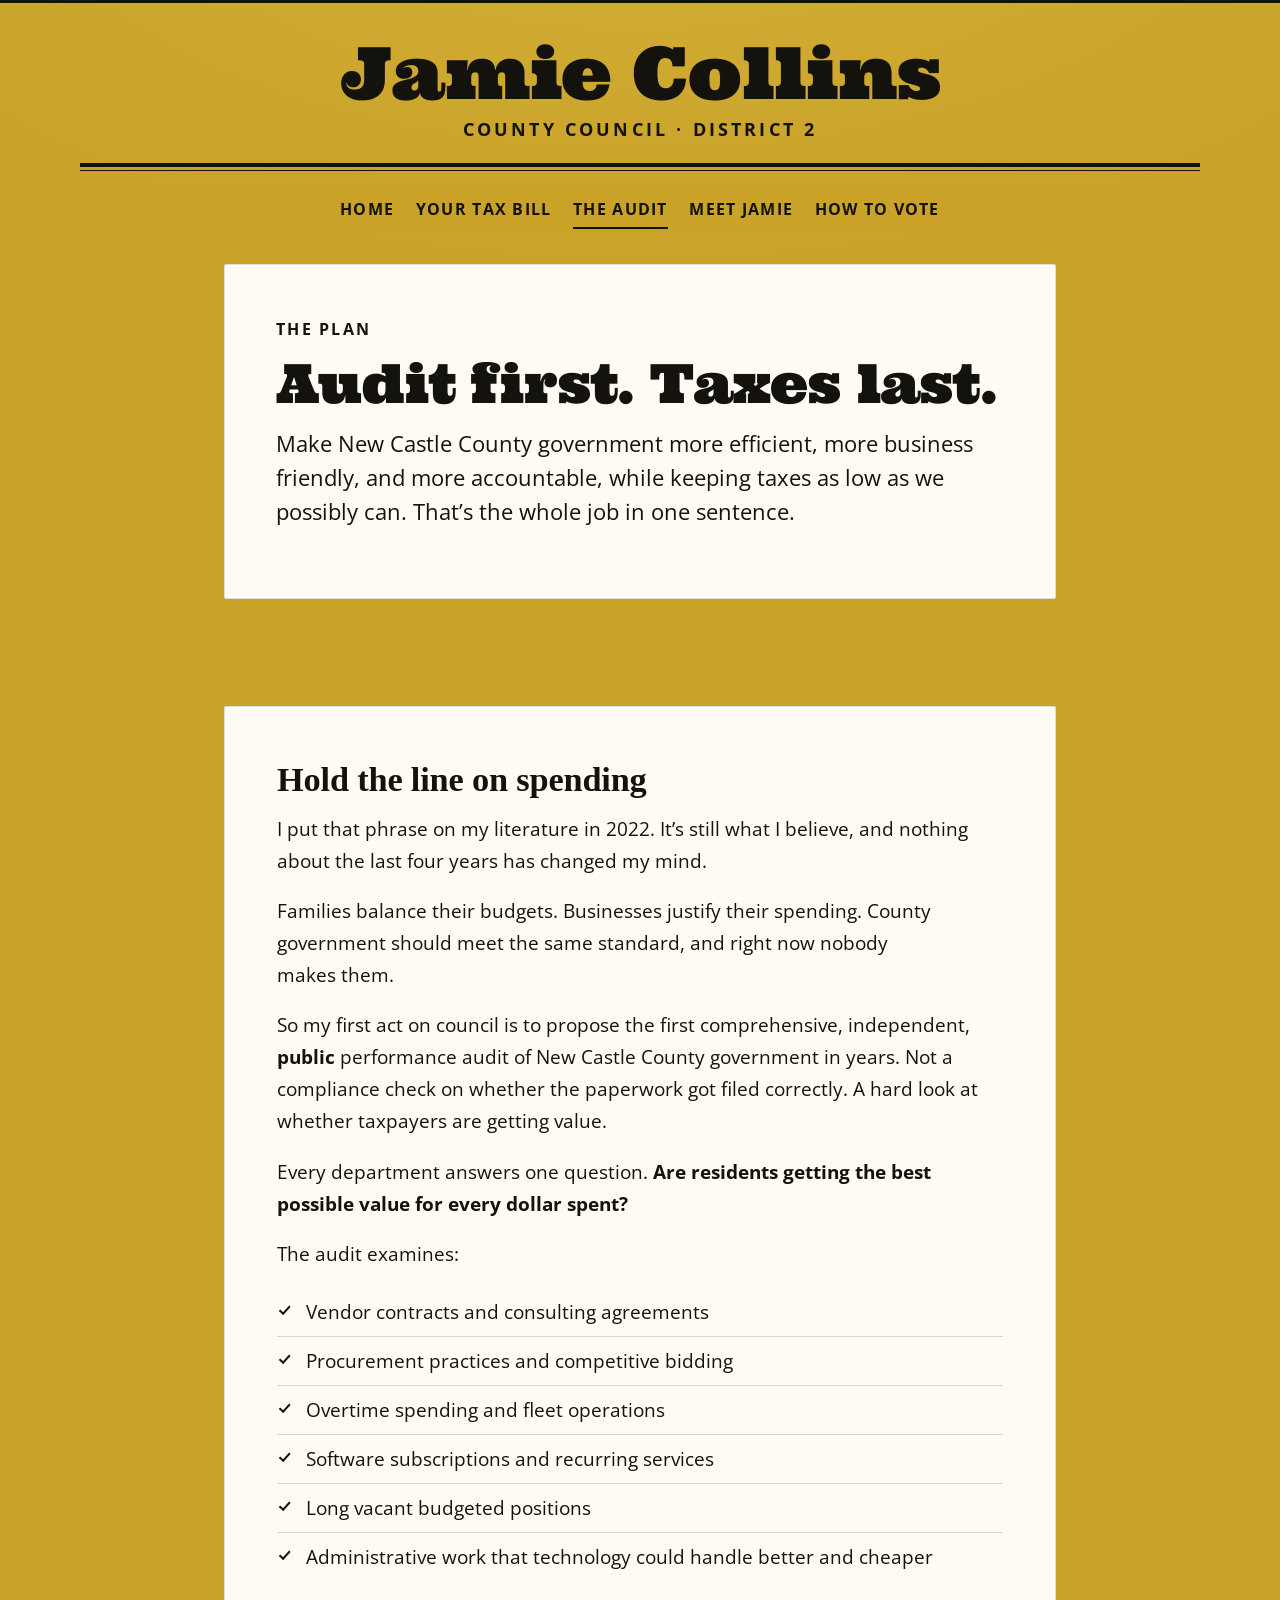
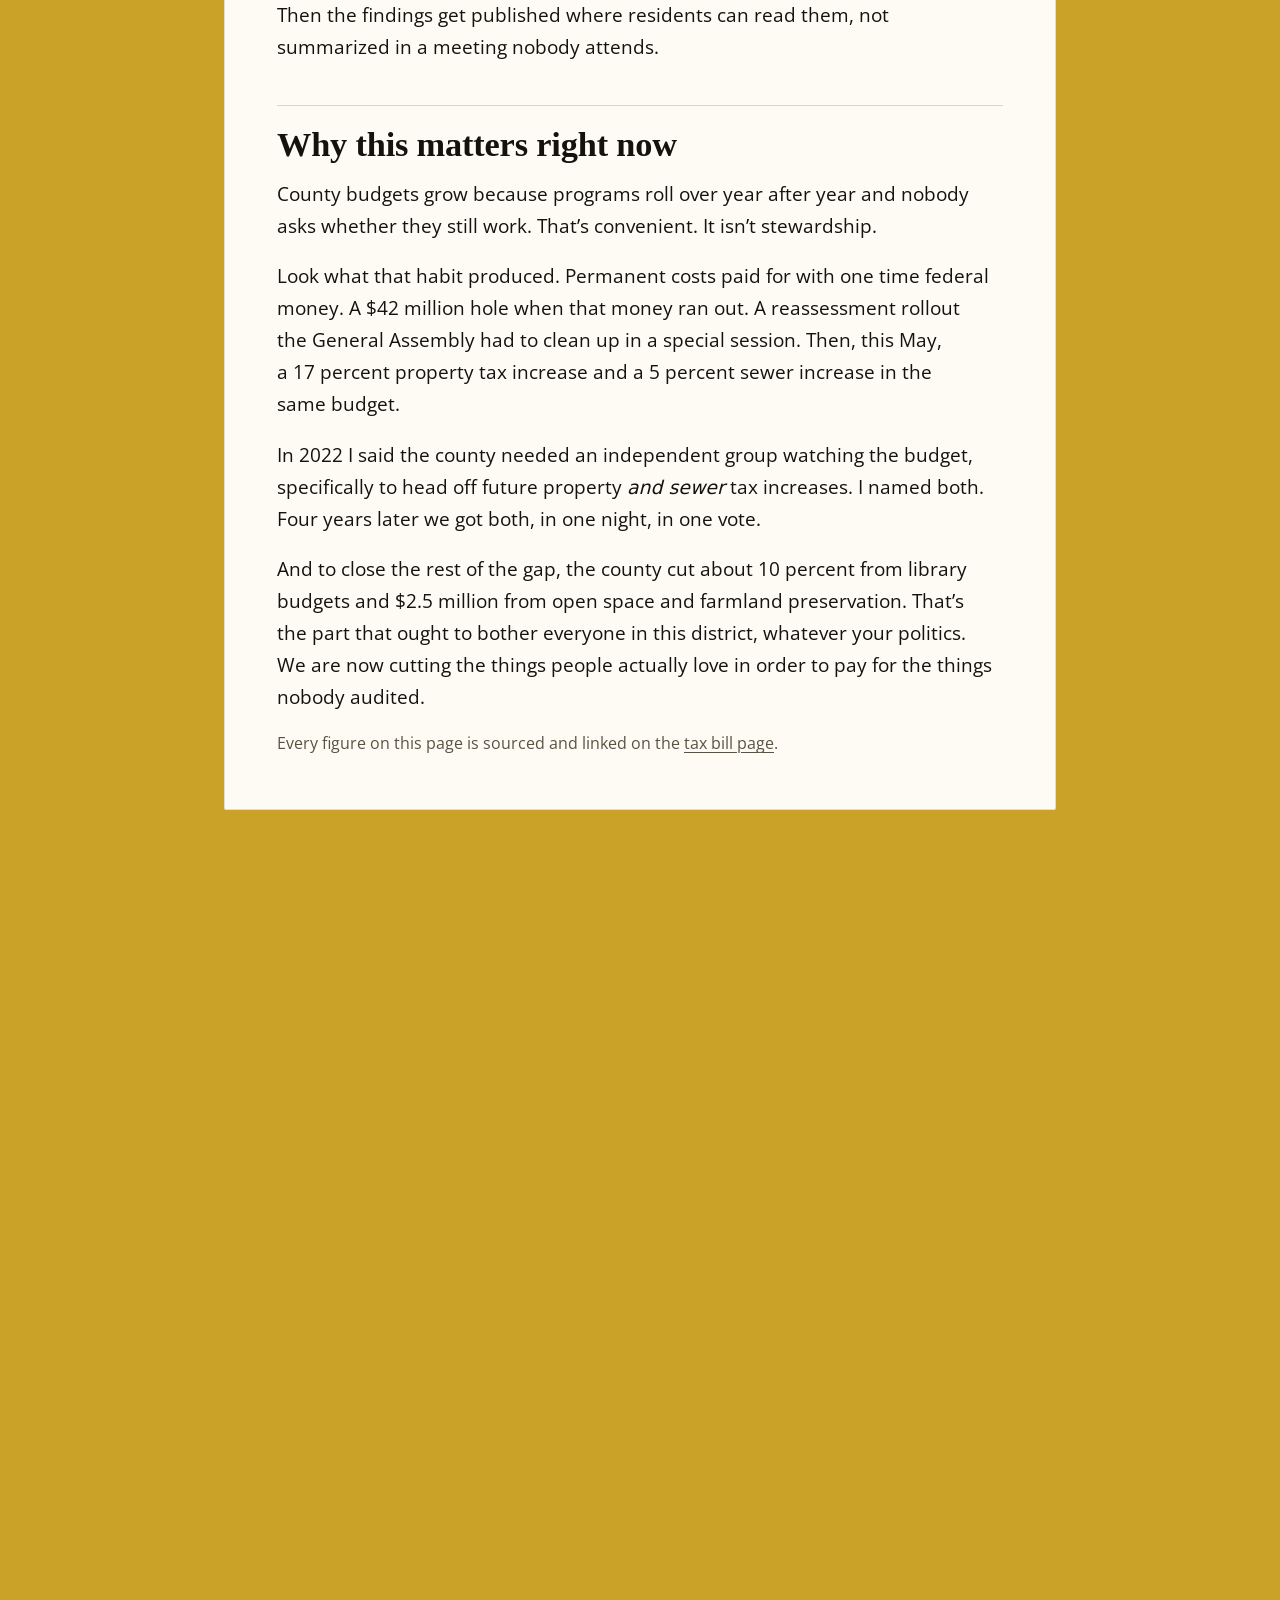
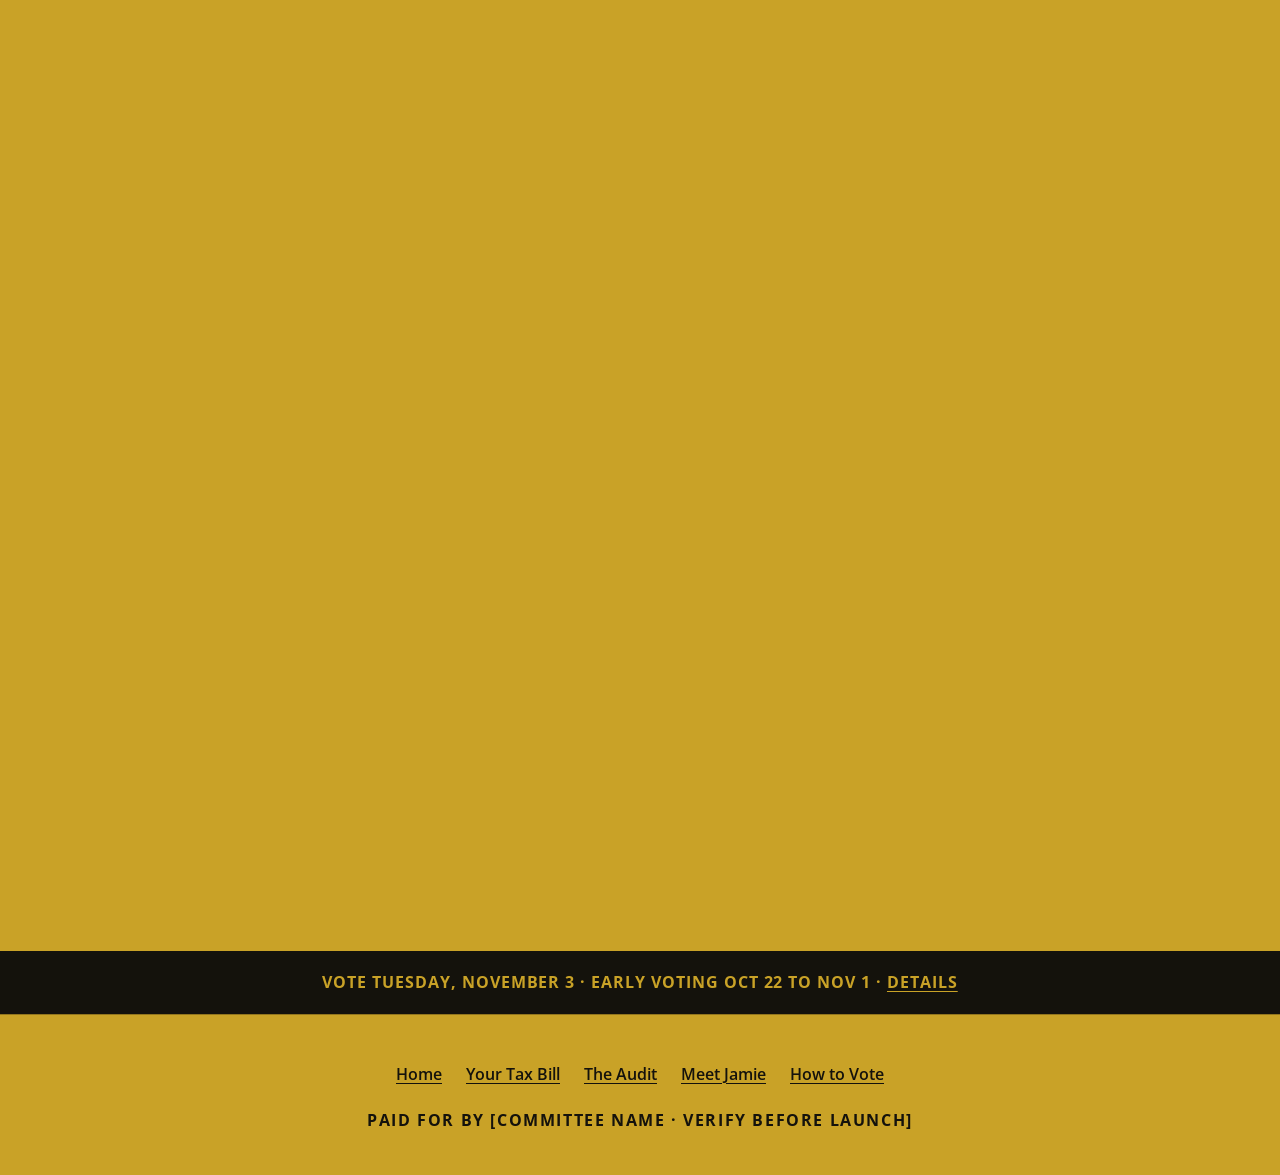
==== commit 26af7a7c: "Update title and descriptions in index.html" ====
--- a/audit/index.html
+++ b/audit/index.html
@@ -3,15 +3,20 @@
 <head>
 <meta charset="utf-8">
 <meta name="viewport" content="width=device-width, initial-scale=1">
-<title>The Plan | Jamie Collins, County Council District 2</title>
-<meta name="description" content="Jamie Collins' plan for New Castle County: a full public performance audit, the Delaware Heritage Landscapes Initiative, and growth that fixes what we already have before paving open space.">
+<title>The Audit Plan for New Castle County | Jamie Collins, District 2</title>
+<meta name="description" content="Jamie Collins' plan for New Castle County: a full public performance audit of county government, the Delaware Heritage Landscapes Initiative, and growth that fixes what we already have before paving open space.">
 <link rel="canonical" href="https://collinsforcouncil.com/audit/">
+<meta name="robots" content="index, follow, max-image-preview:large">
+<link rel="icon" href="/images/favicon.png" sizes="any">
 
 <meta property="og:type" content="article">
+<meta property="og:site_name" content="Jamie Collins for New Castle County Council">
+<meta property="og:locale" content="en_US">
 <meta property="og:title" content="Audit first. Taxes last.">
 <meta property="og:description" content="A full public audit of county government, and four things that come before your wallet.">
 <meta property="og:url" content="https://collinsforcouncil.com/audit/">
 <meta property="og:image" content="https://collinsforcouncil.com/images/jamie.jpg">
+<meta property="og:image:alt" content="Jamie Collins, candidate for New Castle County Council District 2">
 <meta name="twitter:card" content="summary_large_image">
 <meta name="theme-color" content="#C9A227">
 
@@ -19,6 +24,47 @@
 <link rel="preconnect" href="https://fonts.gstatic.com" crossorigin>
 <link href="https://fonts.googleapis.com/css2?family=Ultra&family=Zilla+Slab:wght@500;600;700&family=Open+Sans:wght@400;600;700&display=swap" rel="stylesheet">
 <link rel="stylesheet" href="/style.css">
+
+<script type="application/ld+json">
+{
+  "@context":"https://schema.org",
+  "@graph":[
+    {
+      "@type":"WebSite",
+      "@id":"https://collinsforcouncil.com/#website",
+      "url":"https://collinsforcouncil.com/",
+      "name":"Jamie Collins for New Castle County Council",
+      "inLanguage":"en-US"
+    },
+    {
+      "@type":"Person",
+      "@id":"https://collinsforcouncil.com/#jamie",
+      "name":"Jamie Collins",
+      "jobTitle":"Candidate for New Castle County Council, District 2",
+      "url":"https://collinsforcouncil.com/",
+      "image":"https://collinsforcouncil.com/images/jamie.jpg",
+      "homeLocation":{"@type":"Place","name":"New Castle County, Delaware"}
+    },
+    {
+      "@type":"WebPage",
+      "@id":"https://collinsforcouncil.com/audit/#webpage",
+      "url":"https://collinsforcouncil.com/audit/",
+      "name":"The Audit Plan for New Castle County",
+      "description":"A full public performance audit of New Castle County government, the Delaware Heritage Landscapes Initiative, and responsible growth.",
+      "isPartOf":{"@id":"https://collinsforcouncil.com/#website"},
+      "about":{"@id":"https://collinsforcouncil.com/#jamie"},
+      "inLanguage":"en-US"
+    },
+    {
+      "@type":"BreadcrumbList",
+      "itemListElement":[
+        {"@type":"ListItem","position":1,"name":"Home","item":"https://collinsforcouncil.com/"},
+        {"@type":"ListItem","position":2,"name":"The Audit","item":"https://collinsforcouncil.com/audit/"}
+      ]
+    }
+  ]
+}
+</script>
 </head>
 <body>
 <div class="progress" aria-hidden="true"></div>
@@ -48,7 +94,7 @@
     <div class="open rise">
       <p class="eyebrow">The plan</p>
       <h1>Audit first. Taxes last.</h1>
-      <p class="lede">Make county government more efficient, more business friendly, and more accountable, while keeping taxes as low as we possibly can. That&rsquo;s the whole job in one sentence.</p>
+      <p class="lede">Make New Castle County government more efficient, more business friendly, and more accountable, while keeping taxes as low as we possibly can. That&rsquo;s the whole job in one sentence.</p>
     </div>
   </div>
 </section>
@@ -60,7 +106,7 @@
       <h2>Hold the line on spending</h2>
       <p>I put that phrase on my literature in 2022. It&rsquo;s still what I believe, and nothing about the last four years has changed my mind.</p>
       <p>Families balance their budgets. Businesses justify their spending. County government should meet the same standard, and right now nobody makes them.</p>
-      <p>So my first act on council is to propose the first comprehensive, independent, <strong>public</strong> performance audit of county government in years. Not a compliance check on whether the paperwork got filed correctly. A hard look at whether taxpayers are getting value.</p>
+      <p>So my first act on council is to propose the first comprehensive, independent, <strong>public</strong> performance audit of New Castle County government in years. Not a compliance check on whether the paperwork got filed correctly. A hard look at whether taxpayers are getting value.</p>
       <p>Every department answers one question. <strong>Are residents getting the best possible value for every dollar spent?</strong></p>
       <p>The audit examines:</p>
       <ul class="marks">
@@ -198,6 +244,7 @@
       </blockquote>
       <div class="btns">
         <a class="btn" href="/taxbill/">How we got here</a>
+        <a class="btn btn--ghost" href="/meet-jamie/">Meet Jamie</a>
         <a class="btn btn--ghost" href="/vote/">How to vote</a>
       </div>
     </div>
